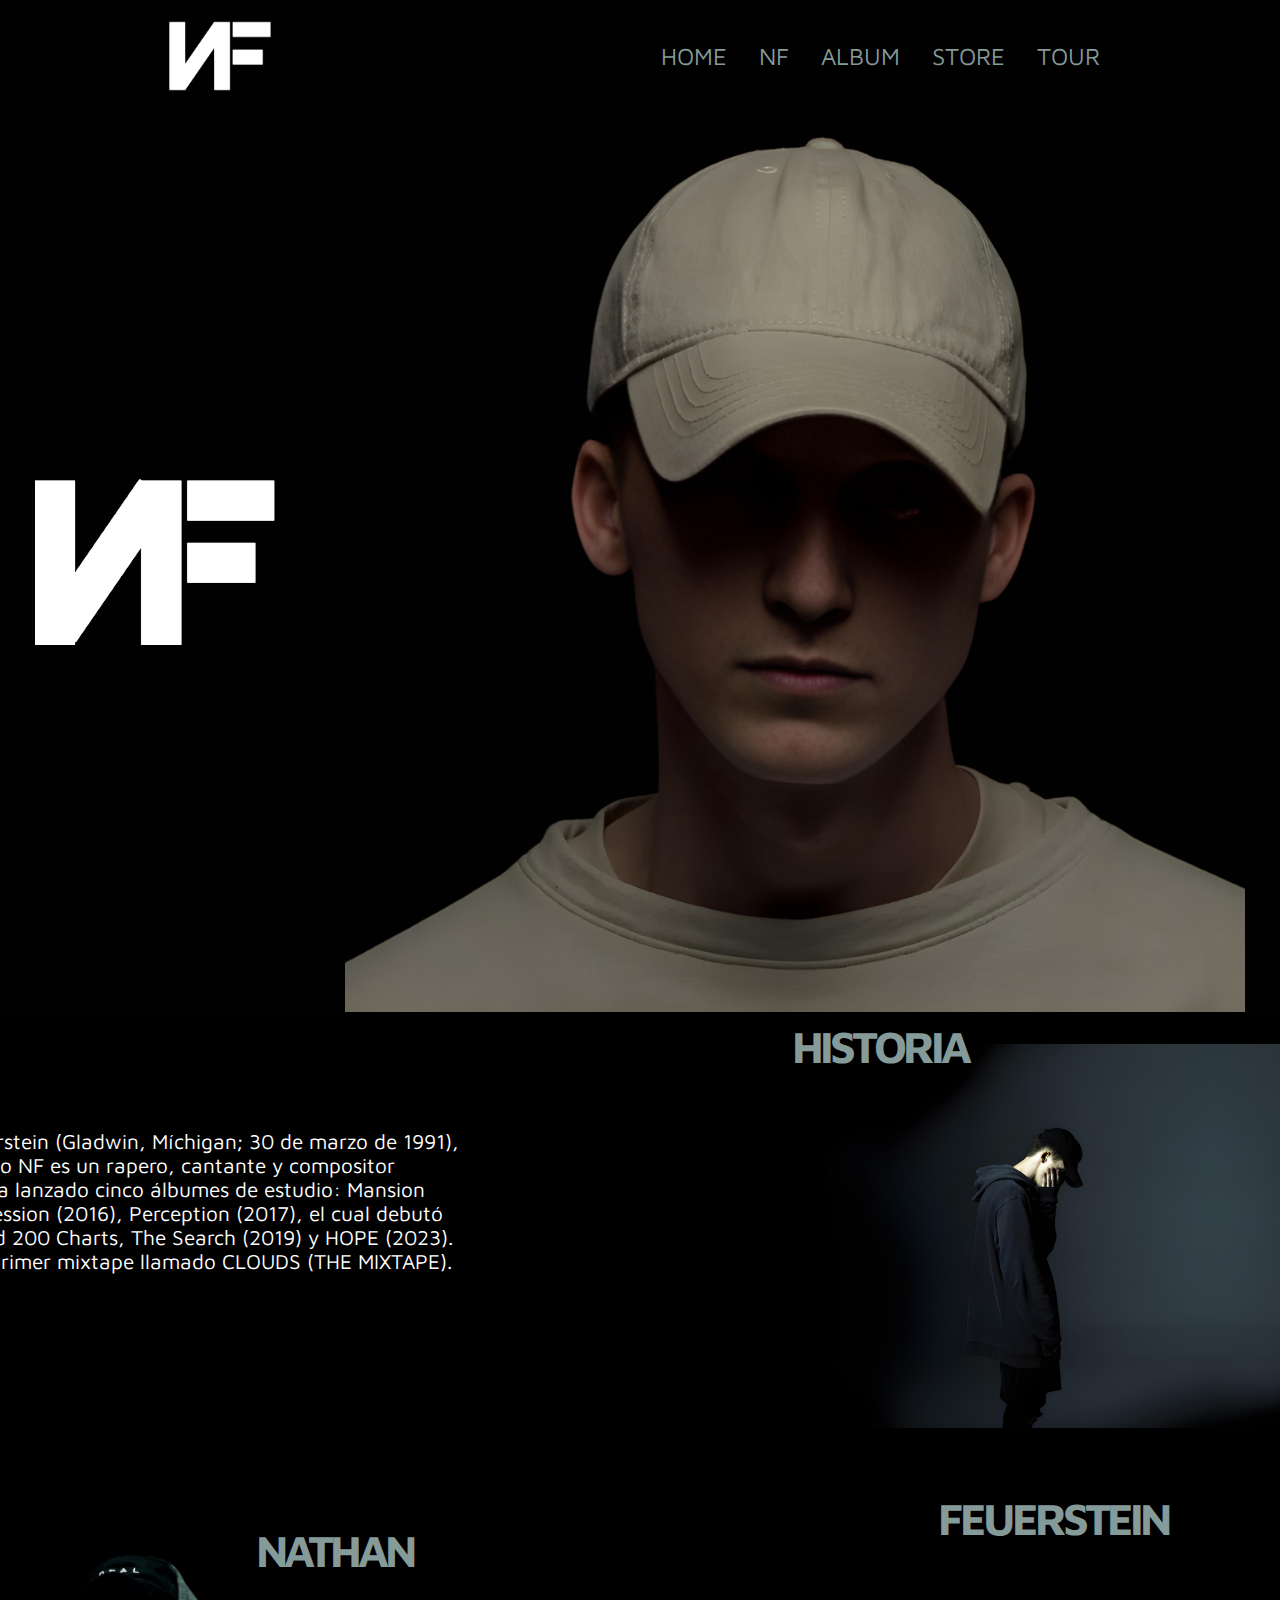
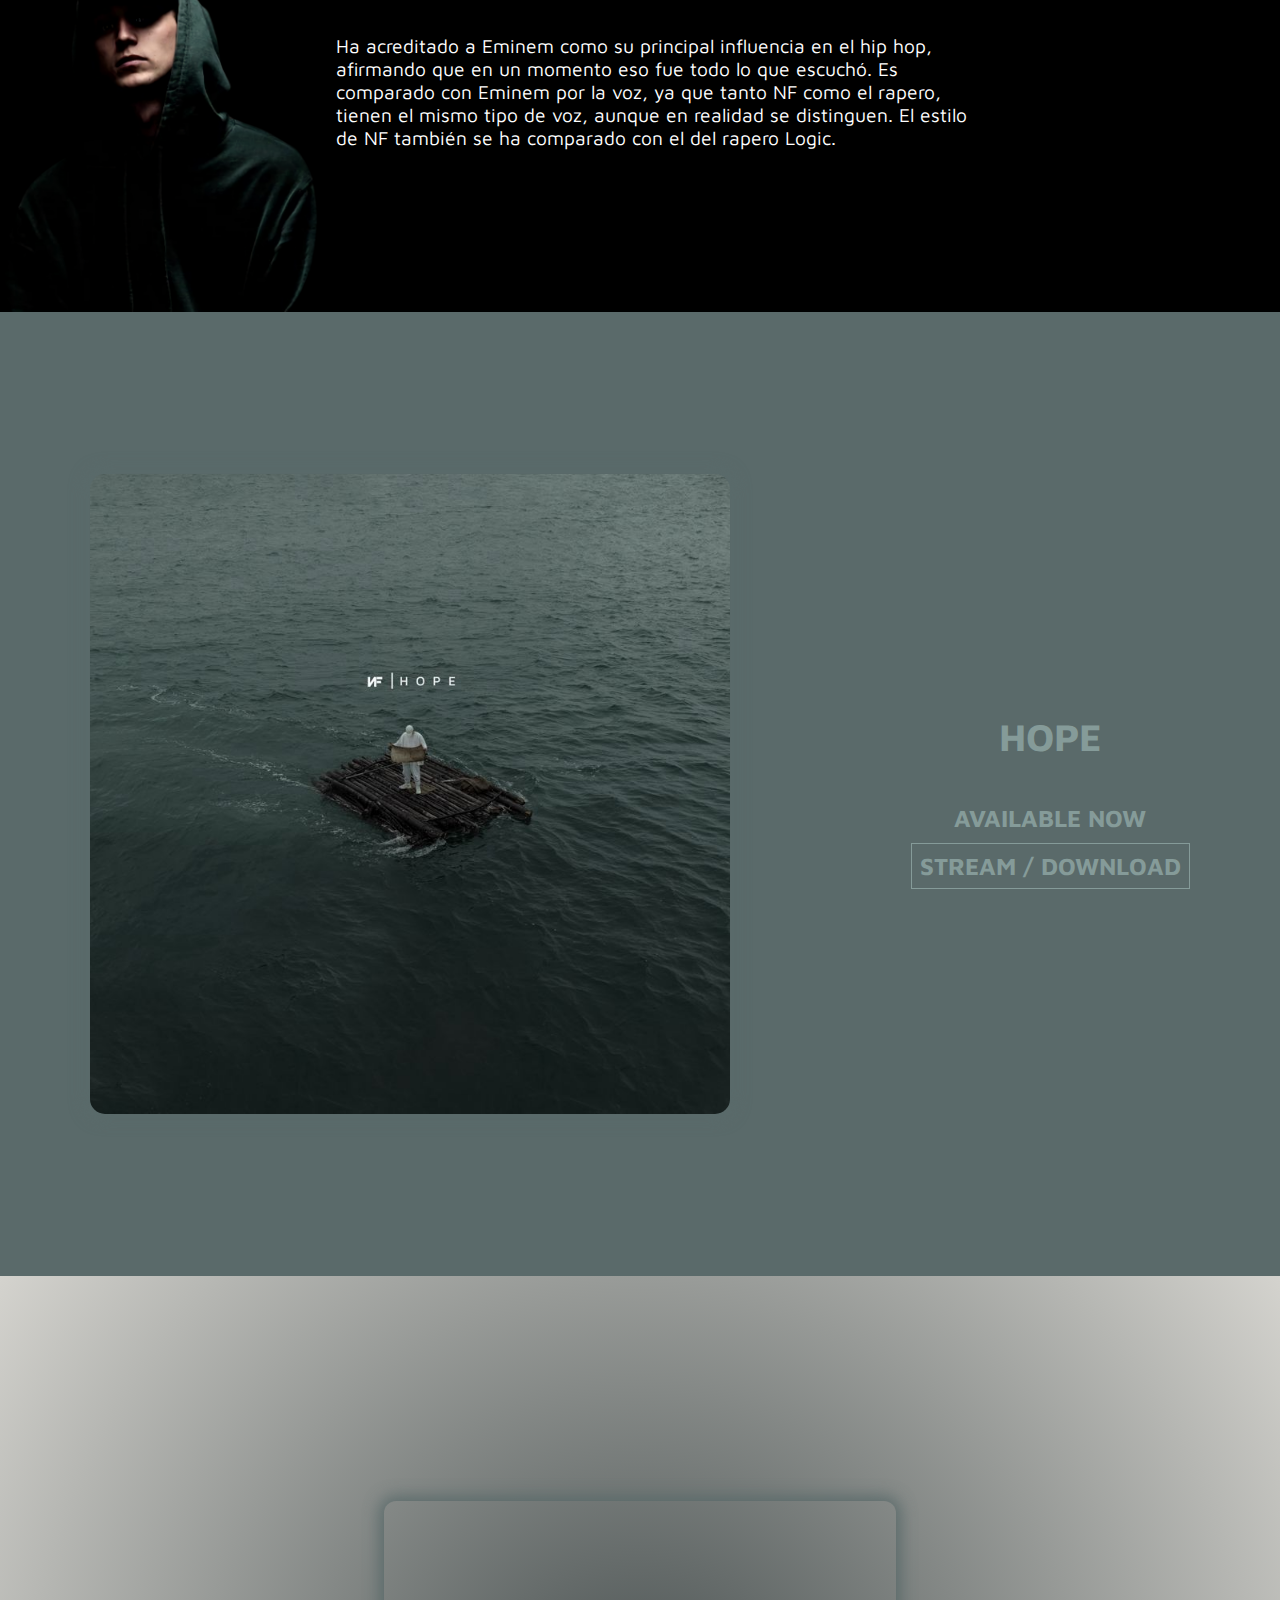
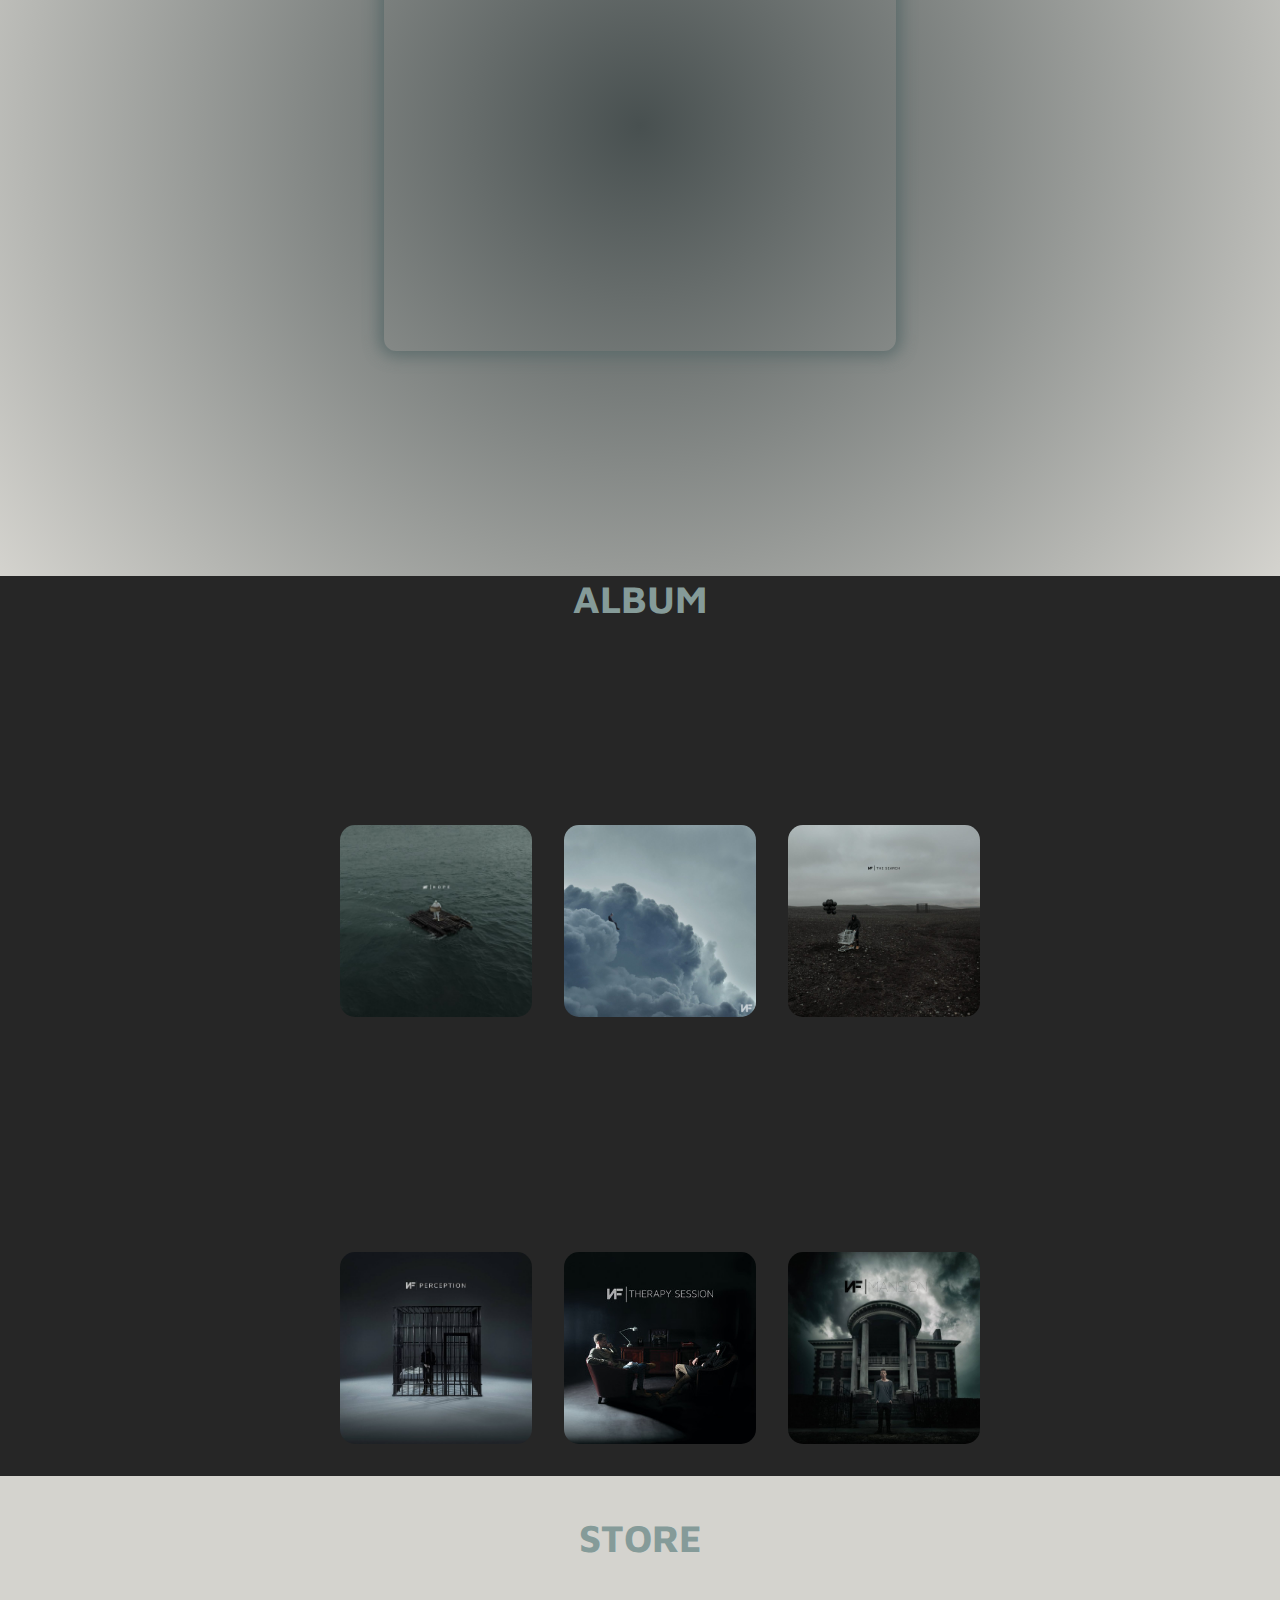
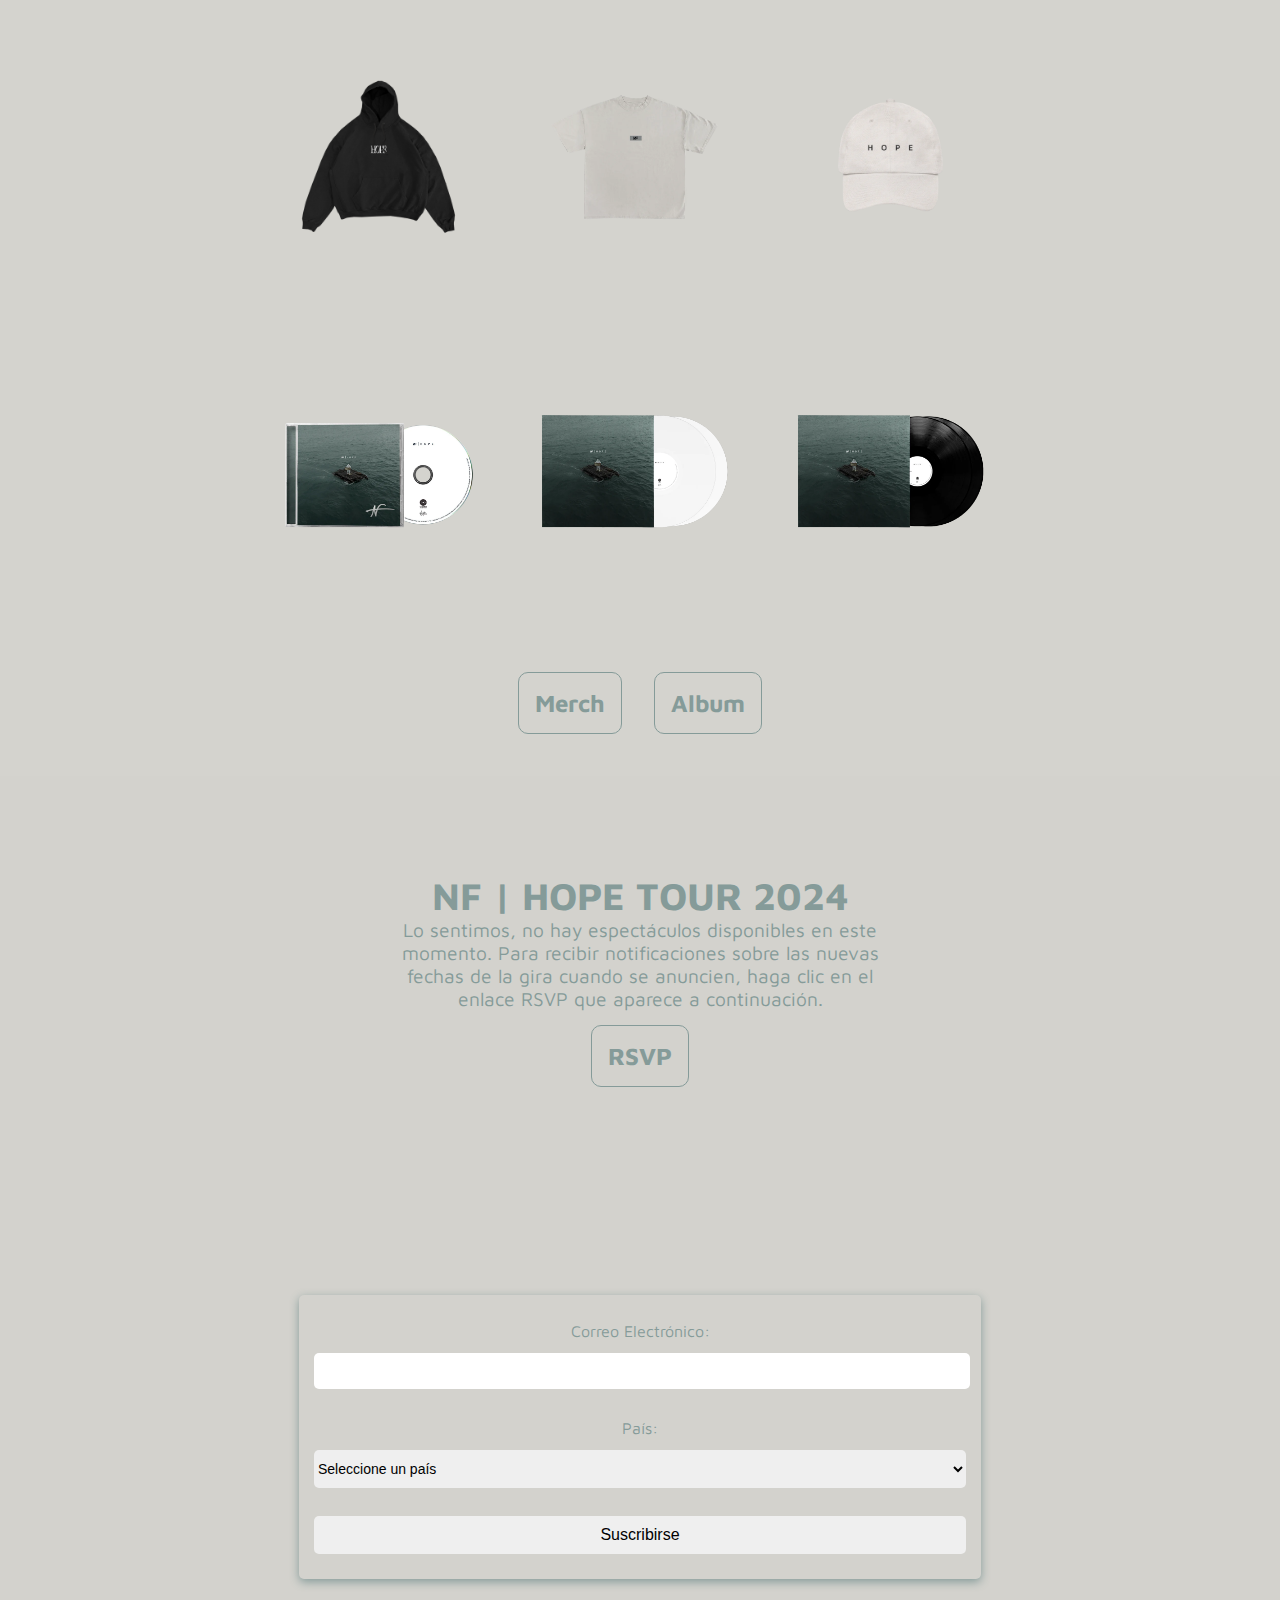
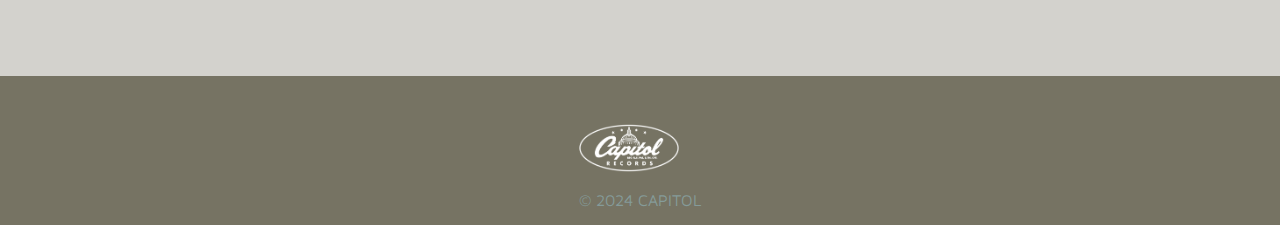
==== index.html @ 1d4f88c6 "feat: Landing page NF" ====
<!DOCTYPE html>
<html lang="en">
<head>
    <meta charset="UTF-8">
    <meta name="viewport" content="width=device-width, initial-scale=1.0">
    <title>NF - HOME</title>
    <link rel="stylesheet" href="estilos.css">
    <link rel="icon" href="/Multimedia/Logo NF.png">
    <link rel="stylesheet" href="https://cdnjs.cloudflare.com/ajax/libs/font-awesome/6.5.2/css/all.min.css" integrity="sha512-SnH5WK+bZxgPHs44uWIX+LLJAJ9/2PkPKZ5QiAj6Ta86w+fsb2TkcmfRyVX3pBnMFcV7oQPJkl9QevSCWr3W6A==" crossorigin="anonymous" referrerpolicy="no-referrer" />


</head>
<body>
    <header>
        <img class="header__logo" src="/Multimedia/Logo NF.png" alt="Logo NF">
        <nav class="header__nav">
            <ul class="header__list">
                <li class="header__item"><a href="#Home" class="header__link">Home</a></li>
                <li class="header__item"><a href="#NF" class="header__link">NF</a></li>
                <li class="header__item"><a href="#Album" class="header__link">Album</a></li>
                <li class="header__item"><a href="#Store" class="header__link">Store</a></li>
                <li class="header__item"><a href="#Tour" class="header__link">Tour</a></li>
            </ul>
        </nav>
    </header>

    <main>
        <section class="Home" id="Home">
            <div class="Home__logos"> 
            <img src="/Multimedia/NF Borde.png" alt="Logo negro" class="logo logo__arriba">   
            <img src="/Multimedia/NF blanco.png " alt="Logo negro" class="logo logo__fijo"> 
            <img src="/Multimedia/NF Borde.png" alt="Logo negro" class="logo logo__abajo">   
            </div>
            <img src="/Multimedia/Home NF.png" alt="NF" class="Home__img">
        </section>

        <section class="NF" id="NF">

            <div class="NF__section a">
                <img class="NF__imagen imagen__bio" src="/Multimedia/NF Bio.jpg" alt="nf">

                <h1 class="tittle NF__tittle--t1">HISTORIA</h1>
                <p class="texto NF__texto--historia">Nathan John Feuerstein (Gladwin, Míchigan; 30 de marzo de 1991), más conocido como NF es un rapero, cantante y compositor estadounidense. Ha lanzado cinco álbumes de estudio: Mansion (2015), Therapy Session (2016), Perception (2017), el cual debutó N°1 en los Billboard 200 Charts, The Search (2019) y HOPE (2023). En 2021 lanzó su primer mixtape llamado CLOUDS (THE MIXTAPE).  </p>
            </div>
            <div class="NF__section b">
                <img class="NF__imagen imagen__nathan" src="/Multimedia/NF.png" alt="nf">
                <h1 class="tittle NF__tittle--t2">NATHAN</h1>
                <p class="texto NF__texto--nathan">Ha acreditado a Eminem como su principal influencia en el hip hop, afirmando que en un momento eso fue todo lo que escuchó. Es comparado con Eminem por la voz, ya que tanto NF como el rapero, tienen el mismo tipo de voz, aunque en realidad se distinguen. El estilo de NF también se ha comparado con el del rapero Logic. </p>        
                <h1 class="tittle NF__tittle--t3">FEUERSTEIN</h1>
    
            </div>
        </section>

        <section id="Hope" class="Hope">
            <img src="/Multimedia/Album Hope.jpg" alt="Hope">
            <div class="Hope__container">
                <h1>HOPE</h1>

                <div class="Hope__texto">
                    <h2>AVAILABLE NOW</h2>
                    <h2> <a href="/stream.html" target="_blank"> STREAM / DOWNLOAD </a></h2>
                </div>
            </div>
        </section>

        <section class="Spotify">
            <iframe style="border-radius:12px" src="https://open.spotify.com/embed/album/6zaisPwfcIAfdUGPj3mmGY?utm_source=generator" width="100%" height="352" frameBorder="0" allowfullscreen="" allow="autoplay; clipboard-write; encrypted-media; fullscreen; picture-in-picture" loading="lazy">
            </iframe>

        </section>

        <section class="Album" id="Album">
            <h1>ALBUM</h1>
            <ul class="Album__list">
                <li class="Album__item">
                    <a href="https://open.spotify.com/album/6zaisPwfcIAfdUGPj3mmGY?si=cmnmEAUvTW-KKO8bcljjEw" target="_blank"><img class="Album__img" src="/Multimedia/Album Hope.jpg" alt="Hope Album">
                    <img class="Album__img--cover"  src="/Multimedia/Album Hope Cover.jpg" alt="Hope Album Cover"></a>
                </li>
                <li class="Album__item">
                    <a href="https://open.spotify.com/album/7eQGtkzCgrIWDOe76E9F8t?si=eksthrA4QhKUSlLIKxxSfA" target="_blank">
                    <img class="Album__img" src="/Multimedia/Album Clouds.jpg" alt="Clouds Album">
                    <img class="Album__img--cover" src="/Multimedia/Album Clouds Cover.jpeg" alt=" Clouds Album Cover"></a>
                </li>
                <li class="Album__item">
                    <a href="https://open.spotify.com/album/46xdC4Qcvscfs3Ai2RIHcv?si=nWV1lirrTfeV4xzNuudXlA" target="_blank"> <img class="Album__img" src="/Multimedia/Album The Search.jpg" alt="The search Album">
                    <img class="Album__img--cover" src="/Multimedia/Album The Search Cover.jpg" alt="The Search Album Cover"></a>
                </li>

            </ul>
            <ul class="Album__list">
                <li class="Album__item">
                    <a href="https://open.spotify.com/album/1KOmHyNLuOe5YrPhD3Juuf?si=4_NfxYqZSIaVprmjhfF5_Q" target="_blank">
                    <img class="Album__img" src="/Multimedia/Album Perception.jpg" alt="Perception Album">
                    <img class="Album__img--cover" src="/Multimedia/Album Perception Cover.jpg" alt="Perception Album Cover"></a>
                </li>
                <li class="Album__item">
                    <a href="https://open.spotify.com/album/75fT8UQEDnekHNhRnbdpNI?si=s3JujgN5Qk20S-9tC6Ex-w" target="_blank">
                    <img class="Album__img" src="/Multimedia/Album Therapy Session.jfif" alt="Therapy session Album">
                    <img class="Album__img--cover" src="/Multimedia/Album Therapy Session Cover.jpg" alt="Therapy session Album Cover"></a>
                </li>
                <li class="Album__item">
                    <a href="https://open.spotify.com/album/3Qq4kVfHPrs8xPKIYKmctl?si=OuMCpWJ-Sv-0cawALwjiqg" target="_blank">
                    <img class="Album__img" src="/Multimedia/Album Mansion.jpg" alt="Mansion Album">
                    <img class="Album__img--cover" src="/Multimedia/Album Mansion Cover.jpg" alt="Mansion Album Cover"></a>
                </li>
            </ul>
        </section>

        <section class="Store" id="Store">
            
            <h1>STORE</h1>
            <ul class="Store__list">
                <a href="https://nfrealmusicmerch.com/collections/sweatshirts/products/pre-order-black-hope-hoodie" target="_blank">
                <li class="Store__item"> <img class="Store__img" src="/Multimedia/Merch Buzo Negro.png" alt="Buzo negro"> 
                    <img class="Store__img--cover" src="/Multimedia/Merch Buzo Negro Atras.jpg" alt="Buzo negro"> </a>
                </li>
                <li class="Store__item"> 
                    <a href="https://nfrealmusicmerch.com/collections/t-shirts/products/copy-of-cement-lost-soul-t-shirt" target="_blank">
                        <img class="Store__img" src="/Multimedia/Merch Camiseta Derecho.jpg" alt="Camiseta"> 
                    <img class="Store__img--cover" src="/Multimedia/Merch Camiseta.png" alt="Camiseta al reves"></a> </li>

                <li class="Store__item"> 
                    <a href="https://nfrealmusicmerch.com/collections/hats/products/copy-off-white-hope-dad-hat" target="_blank">

                    <img class="Store__img" src="/Multimedia/Merch Gorra.png" alt="Gorra"> </a> </li>

            </ul>
            <ul class=" Store__list">
                <li class="Store__item"> 
                    <a href="https://shop.nfrealmusic.com/products/hope-signed-cd" target="_blank"> <img class="Store__img" src="/Multimedia/Store CD Firmado.jpg" alt="CD firmado Album Hope"> </a> </li>
                <li class="Store__item">
                    <a href="https://shop.nfrealmusic.com/products/hope-limited-edition-white-2lp" target="_blank">  <img class="Store__img" src="/Multimedia/Store Vinilo Blanco.jpg" alt="Vinilo Blanco album Hope"> </a> </li>
                <li class="Store__item"> <a href="https://shop.nfrealmusic.com/products/hope-2lp" target="_blank">  <img class="Store__img" src="/Multimedia/Store Vinilo Negro.jpg" alt="Vinilo Negro album Hope"> </a> </li>

            </ul>

            <div class="Store__link">
                <h2> <a href="https://nfrealmusicmerch.com/"> Merch</a> </h2>
                <h2><a href="https://shop.nfrealmusic.com/" target="_blank">Album </a></h2>

            </div>
        </section>

        <section id="Tour" class="Tour">
            <div class="Tour__texto">            
                <h1>NF | HOPE TOUR 2024 </h1>
               <p> Lo sentimos, no hay espectáculos disponibles en este momento. Para recibir notificaciones sobre las nuevas fechas de la gira cuando se anuncien, haga clic en el enlace RSVP que aparece a continuación. </p>
            <h2> <a href="https://www.bandsintown.com/artist-subscribe/11969355?utm_campaign=track&utm_medium=web&app_id=umg_capitol_nf&affil_code=umg_us&utm_source=public_api&came_from=267&spn=0&signature=ZZ31a3fbc06dd6589d548f372dcd694503276f7789caa63a412d4915fac896aade" target="_blank"> RSVP</a></h2>
 
            </div>
            
            <form action="" class="registro">
                <label for="email">Correo Electrónico:</label><br>
                <input type="email" id="email" name="email" required class="input-field"><br><br>
        
                <label for="pais">País:</label><br>
                <select id="pais" name="pais" required class="input-field">
                    <option value="">Seleccione un país</option>
                    <option value="AR">Argentina</option>
                    <option value="CO">Colombia</option>
                    <option value="MX">México</option>
                    <option value="US">Estados Unidos</option>
                </select><br><br>
        
                <input type="submit" value="Suscribirse" class="submit-btn">
            </form>

        </section>


    </main>
    
    <footer>
        <div class="redes">
            <a target="_blank" href="https://www.facebook.com/nfrealmusic"><i class="fa-brands fa-facebook"></i></a>
            <a target="_blank" href="https://www.instagram.com/nfrealmusic/"><i class="fa-brands fa-instagram"></i></a>
            <a target="_blank" href="https://x.com/nfrealmusic"><i class="fa-brands fa-x-twitter"></i></a>
            <a target="_blank" href="https://www.youtube.com/channel/UCoRR6OLuIZ2-5VxtnQIaN2w"><i class="fa-brands fa-youtube"></i></a>
            <a target="_blank" href="https://open.spotify.com/intl-es/artist/6fOMl44jA4Sp5b9PpYCkzz"><i class="fa-brands fa-spotify"></i></a>
            <a target="_blank" href="https://music.apple.com/us/artist/nf/898094630"><i class="fa-brands fa-itunes"></i></a>
            <a target="_blank" href="https://music.amazon.com/artists/B00FPGTO3I/nf"><i class="fa-brands fa-amazon"></i></a>
        </div>
        <div class="copyright">
            <img src="/Multimedia/capitol_logo.png" alt="capitol_logo"> 
            <p>© 2024 CAPITOL</p>
        </div>
        
    </footer>

     <div class="mobile-message">
        <h1>Esta página no está adaptada para dispositivos móviles.</h1>
    </div>



</body>
</html>
---- estilos.css ----
@import url('https://fonts.googleapis.com/css2?family=Maven+Pro:wght@400..900&display=swap');

:root{
    --text-color: #859B99;
    --bg-color:#020101;
    --a-color: white;
    --text-size: 1.5rem
}

html, body {
    font-family: "Maven Pro";
    margin: 0;
    padding: 0;
    height: 100vh;
    width: 100vw;
    background-color: var(--bg-color);
    color: var(--text-color);
    background-origin: border-box;
    
}
h1 {
    font-size: 3vw;
}
header{
    display: flex;
    justify-content: space-around;
    align-items: center;
    background-color: var(--bg-color);
    font-size: var(--text-size);
    position: sticky;
    top:0;
    z-index:100;
}

a{
    text-decoration: none;
    color: var(--text-color);
}

ul{
    list-style: none;
}
.header__logo{
    width: 7rem;
}

.header__list{
    display: flex;
    list-style: none;
    text-transform: uppercase;
}

.header__item{
    margin:1rem;
}

.header__link{
    color: var(--text-color);
    transition-duration: 0.5s;
}

.header__link:hover{
    color: var(--a-color);
    transition-duration: 1s;

}

.Home{
    width: 100vw;
    height: 100vh;
    display: flex;
    justify-content: space-around;
}

.Home__img{
    max-width: 100%;
    height: auto;
}


.Home__logos{
    display: flex;
    justify-content: center;
    align-items: center;
    position: relative;
    overflow: hidden;
}


.Home__logos .logo{
    width: 15rem;
}

.logo__fijo {
    position: absolute;
    z-index: 1; 
}

.logo__arriba{
    position: absolute;
    animation: arriba 4s infinite;
}

.logo__abajo {
    animation: abajo 4s infinite;
}

@keyframes abajo {
    0%, 100% {
        transform: translateY(0);
    }
    50% {
        transform: translateY(250px);
    }
}

@keyframes arriba {
    0%, 100% {
        transform: translateY(0);
    }
    50% {
        transform: translateY(-250px);
    }
}

.NF{
    height: 100vh;
    width: 100vw;
    background-color: black;
    position: relative;
}

.NF__imagen{
    max-width: 100%;
    width: 25%;
}

.imagen__bio{
    position: absolute;
    margin-top: 2rem ;
    right: 0;
    top: 0;
    width: 40%;

}

.imagen__nathan{
    position: absolute;
    left: 0;
    bottom: 0;
    z-index: 1;
}


.NF__tittle--t1{
    position: absolute;
    right: 19rem;
    top: 0;
    margin: 0.5rem;
    font-size: 3.5vw;
    letter-spacing: -4px;
}
.NF__tittle--t2{
    position: absolute;
    left:15rem;
    bottom: 20rem;
    margin: 1rem;
    font-size: 3.5vw;
    letter-spacing: -4px;
}

.NF__tittle--t3{
    position: absolute;
    right: 7rem;
    top:30rem;
    margin: 0rem;
    font-size: 3.5vw;
    letter-spacing: -4px;
}

.NF__texto--historia{
    position: absolute;
    right: 50rem;
    top: 5rem; 
    width: 40rem;
    color: white;
    padding: 1rem;
    font-size: 1.3rem;
}

.NF__texto--nathan{
    position: absolute;
    left: 25vw;
    bottom: 10vw; 
    width: 40rem;
    color: white;
    padding: 1rem;
    font-size: 1.2rem;
}

.Hope{
    display: flex;
    justify-content: space-around;
    height: 100vh;
    width: 100vw;
    background-color: #5A6A6A;
    padding: 2rem 0;
    text-align: center;
    align-items: center;
}

.Hope img{
    max-width: 50%; 
    width: 40rem;
    height: fit-content;
    border-radius: 15px;
    box-shadow: 0 0 15px 5px rgba(90, 106, 106, 0.9);
}

.Hope__container{
    display: flex;
    flex-direction: column;
    justify-content: space-between;
    margin: 4rem 0;
    align-items: center;
    text-align: center;
    
}

.Hope__texto a {
    color: #859B99;
    padding: 0.5rem;
    border: 1px solid #859B99;
    transition-duration: 2s;
}

.Hope__texto a:hover {
    background-color: #859B99;
    color: black;
}


.Spotify{
    height: 100vh;
    width: 100vw;
    background-color: #485050;
    background: radial-gradient(circle,#485050, #D4D3CE);
    display: flex;
    justify-content: center;
    align-items: center;
    
}

.Spotify iframe {
    width: 40vw; 
    max-width: 60%; 
    height: 50vh;
    margin: 2rem; 
    box-shadow: 0 0 15px 5px rgba(90, 106, 106, 0.9);

}

.Album{
    width: 100vw;
    height: 100vh;
    display: flex;
    flex-direction: column;
    align-items: center;
    justify-content: space-between;
    background-color: #262626;
    padding: 0;

}
.Album h1{
    margin: 0;
}

.Album__list{
    display: flex;
    flex-wrap: wrap;
    align-items: center;
    justify-content: center; 
    flex-wrap: wrap;
 
}

.Album__item {
    position: relative;
    cursor: pointer;
    margin: 1rem;
    transition-duration: 0.5s;
}

.Album__img, .Album__img--cover {
    width: 15vw;
    height: auto;
    display: block;
    border-radius: 15px;
}

.Album__img--cover {
    position: absolute;
    top: 0;
    left: 0;
    width: 100%;
    height: 100%;
    display: none;
}

.Album__item:hover .Album__img--cover {
    display: block;
}
.Album__item:hover .Album__text {
    display: none;
}
.Album__item:hover  {
    transform: scale(1.1); 
}

.Store{
    width: 100vw;
    height: 100vh;
    display: flex;
    flex-direction: column;
    flex-wrap: wrap;
    align-items: center;
    justify-content: space-around;
    background-color: #D4D3CE;
}

.Store__list{
    display: flex;
    flex-wrap: wrap;
    align-items: center;
    justify-content: center;  
}

.Store h1{
    margin: 0;
}
.Store__item {
    position: relative;
    cursor: pointer;
    transition-duration: 1s;
}

.Store__img, .Store__img--cover {
    max-width: 80%;
    width: 20vw;
    height: auto;
    display: block;
}

.Store__img--cover {
    position: absolute;
    top: 0;
    left: 0;
    width: 100%;
    height: 100%;
    display: none;
}

.Store__item:hover .Store__img--cover {
    display: block;
}

.Store__item:hover{
    transform: scale(1.1); 
}

.Store__link{
    display: flex;
    gap: 2rem;
}

.Store__link a {
    color: #859B99;
    padding: 1rem;
    border: 1px solid #859B99;
    border-radius: 10px;
    transition-duration: 1s;
}

.Store__link a:hover {
    background-color: #859B99;
    color: white;
}

.Tour{
    width: 100vw;
    height: 100vh;
    text-align: center;
    display: flex;
    flex-direction: column;
    justify-content: space-around;
    background-color: #D3D2CD;
}

.Tour__texto h1{
    margin: 0;
}
.Tour__texto p {
    font-size: 1.5vw;
    width: 40vw;
    margin: auto;
}

.Tour__texto h2{
    margin: 2rem;
}

.Tour__texto a{
    color: #859B99;
    margin: 1rem;
    padding: 1rem;
    border: 1px solid #859B99;
    border-radius: 10px;
    transition-duration: 1s;
}

.Tour__texto a:hover{
    background-color: #859B99;
    color: white;
}

.registro {
    padding: 20px;
    border-radius: 8px;
    box-shadow: 0 0 10px rgba(0, 0, 0, 0.1);
    max-width: 400px;
    width: 100%;
}

.registro{
    max-width: 40.75rem;
    margin: 0 auto;
    padding: 0.938rem;
    border-radius: 5px;
    box-shadow: 0 3px 10px #859B99 ;
}

.registro label {
    line-height: 2.7em;
    color: var(--text-color);
}
  

  .registro .input-field {
    width: 100%;
    padding-top: 10px;
    padding-bottom: 10px;
    border-radius: 5px;
    border: none;
    border: 2px outset var(--primary-color);
    font-size: 0.875rem;
    outline: none;
}

.input-field::placeholder {
    padding: 0.5rem;
    color: var(--primary-color);
}

.submit-btn {
    width: 100%;
    padding: 10px;
    margin: 10px 0;
    border: 2px solid var(--primary-color);
    border-radius: 5px;
    font-size: 1rem;
    font-weight: var(--bold-font);
    transition: var(--transition);
}

.submit-btn:hover {
    background-color: #D4D3CE ;
    border: 2px solid gray;
    cursor: pointer;
}

footer{
    background-color: #767363;
    background-size: contain;
    background-repeat: no-repeat;
    display: flex;
    flex-direction: column;
    justify-content: center;
    align-items: center;
}

.redes {
    text-align: center;
    margin-top: 20px;
}

.redes a {
    margin: 0 10px;
    color: black;
    font-size: 24px;
    transition: color 0.3s ease;
}

.redes a:hover {
    color: white;
}

.copyright img{
    margin-top: 1rem;
    width: 100px;
    margin: auto;
}

.mobile-message{
    display: none;
}

@media (max-width:780px){
    main, header, footer{
        display: none;
    }

    .mobile-message{
        background-image: url(/Multimedia/Footer\ NF\ sentado.jpg);
        background-size: contain;
        width: 100vw;
        height: 100vh;
        display: flex;
        flex-direction: column;
        align-items: center;
        justify-content: center;
        overflow: hidden;
        text-align: center;
    }

    .mobile-message h1{
        margin: 2rem;
        padding: 2rem;
        border: 2px solid gray;
        border-radius: 25px;
        background-color: #222D2C;
        opacity: 0.5;
    }
}
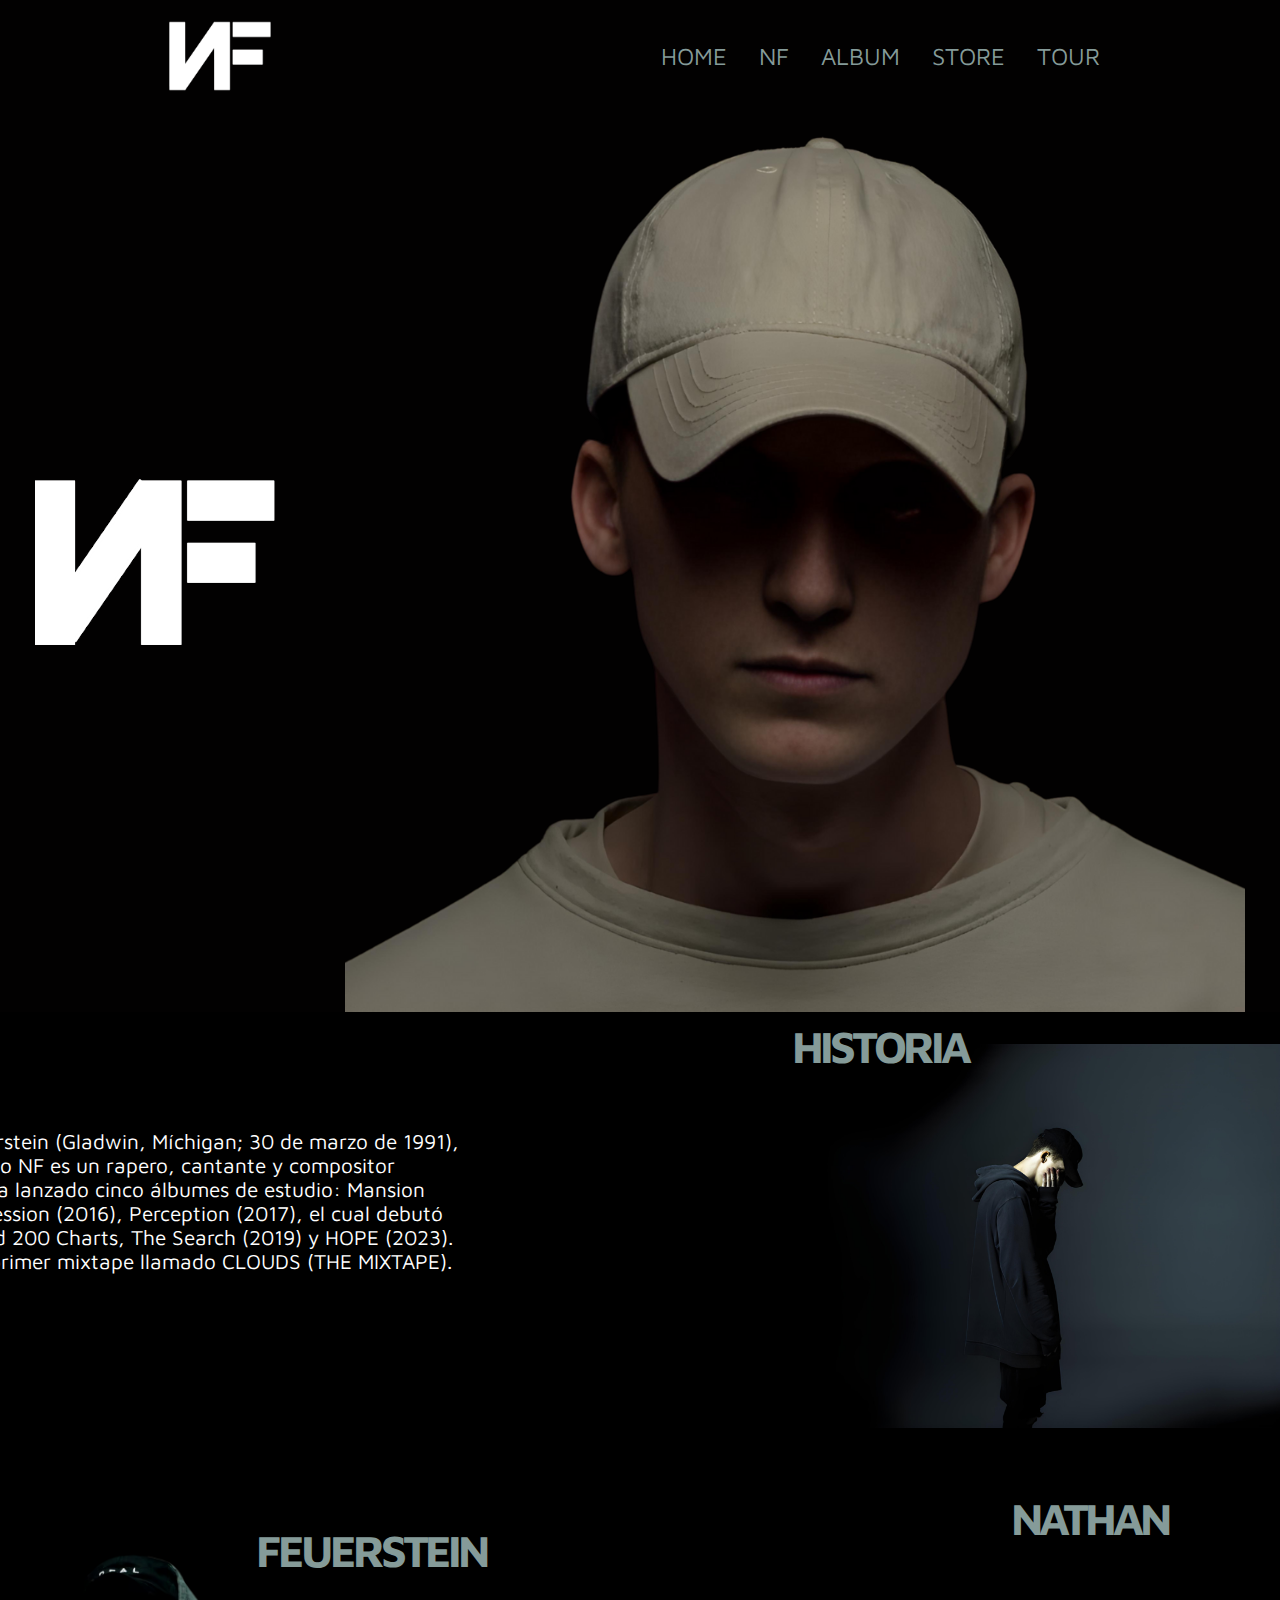
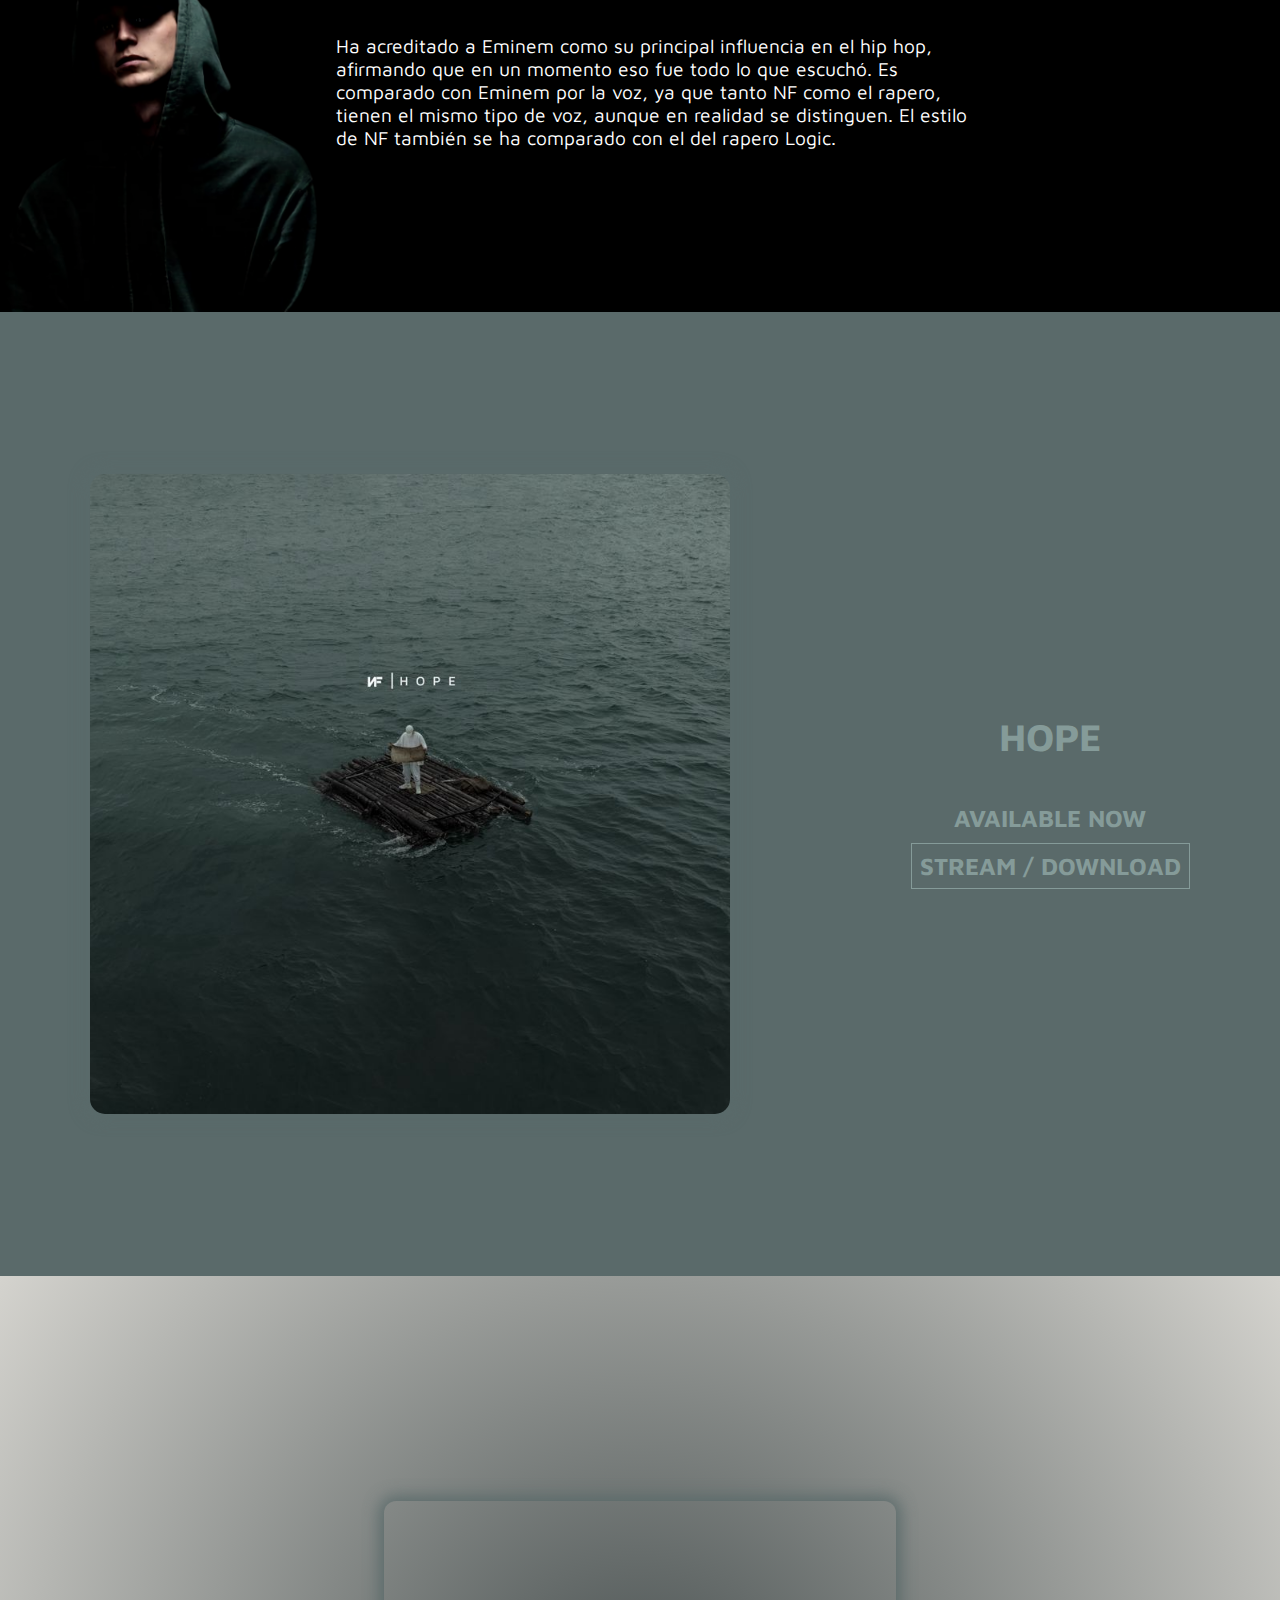
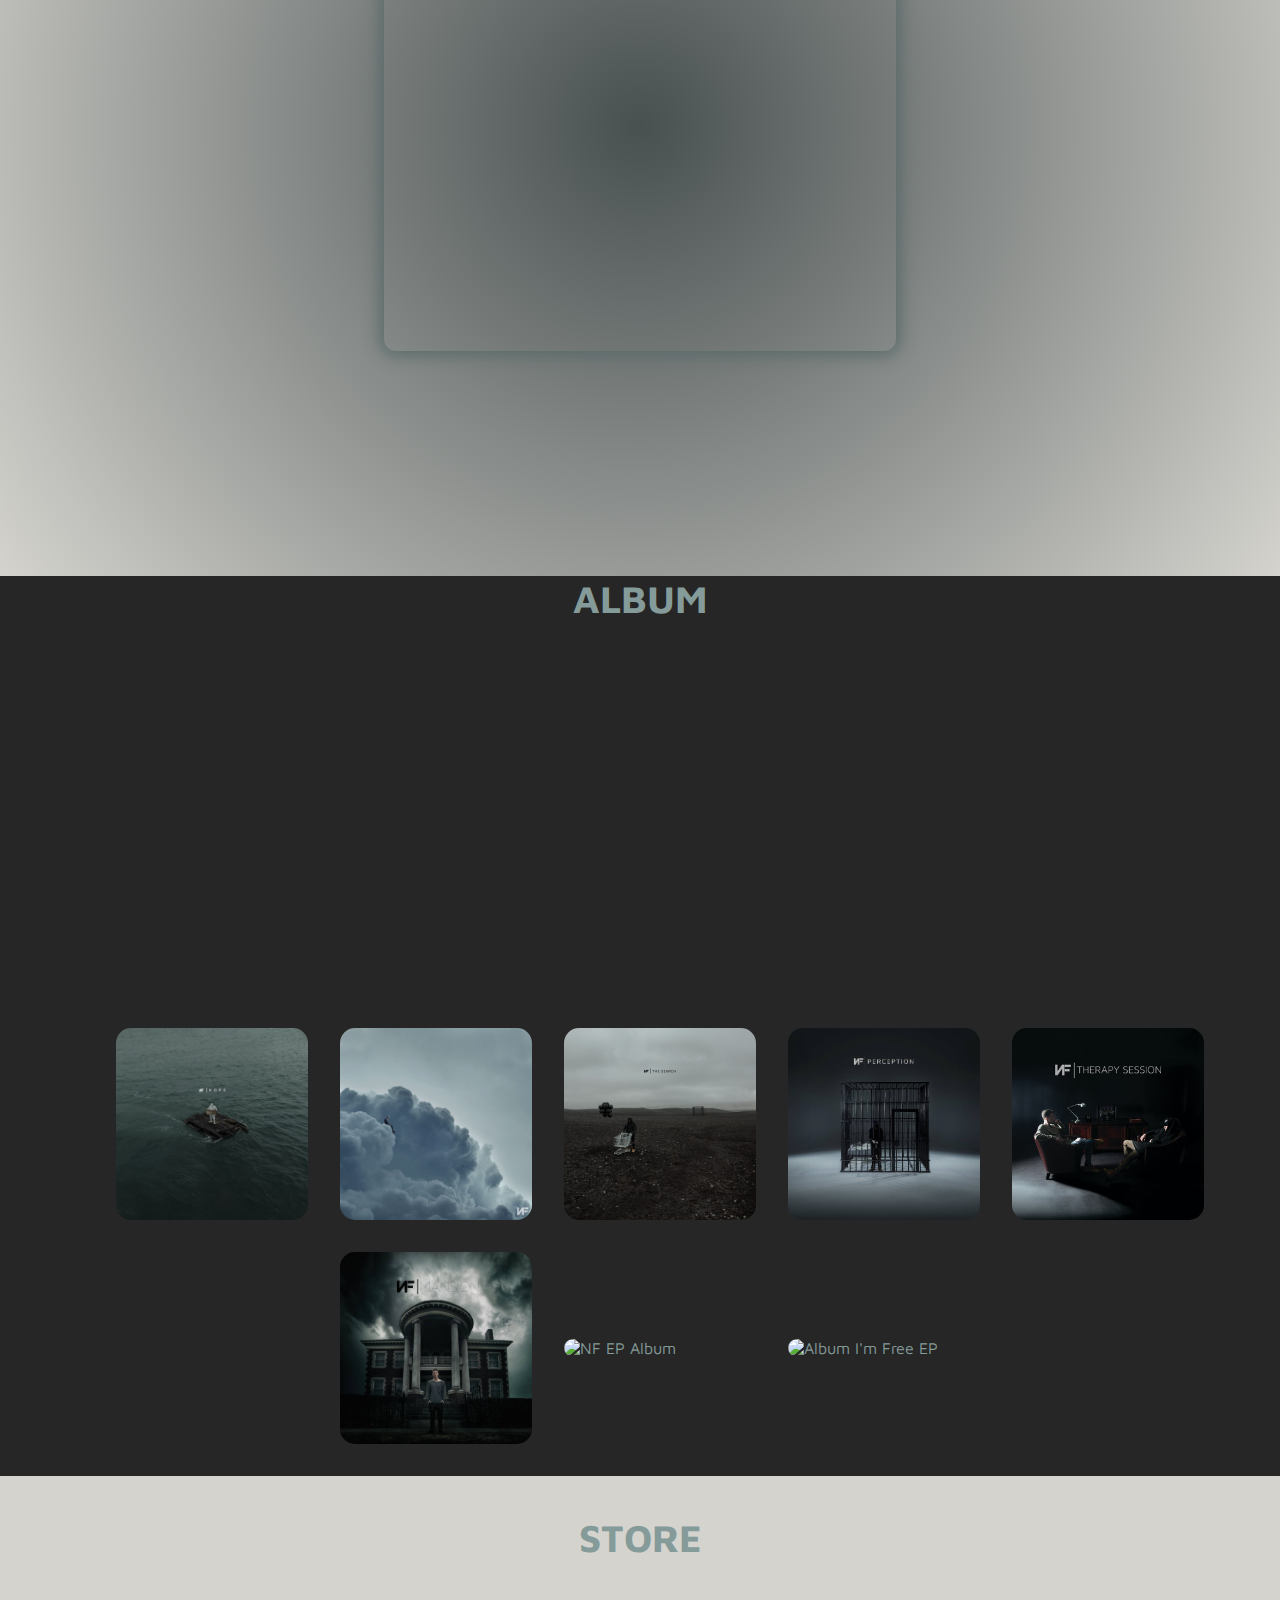
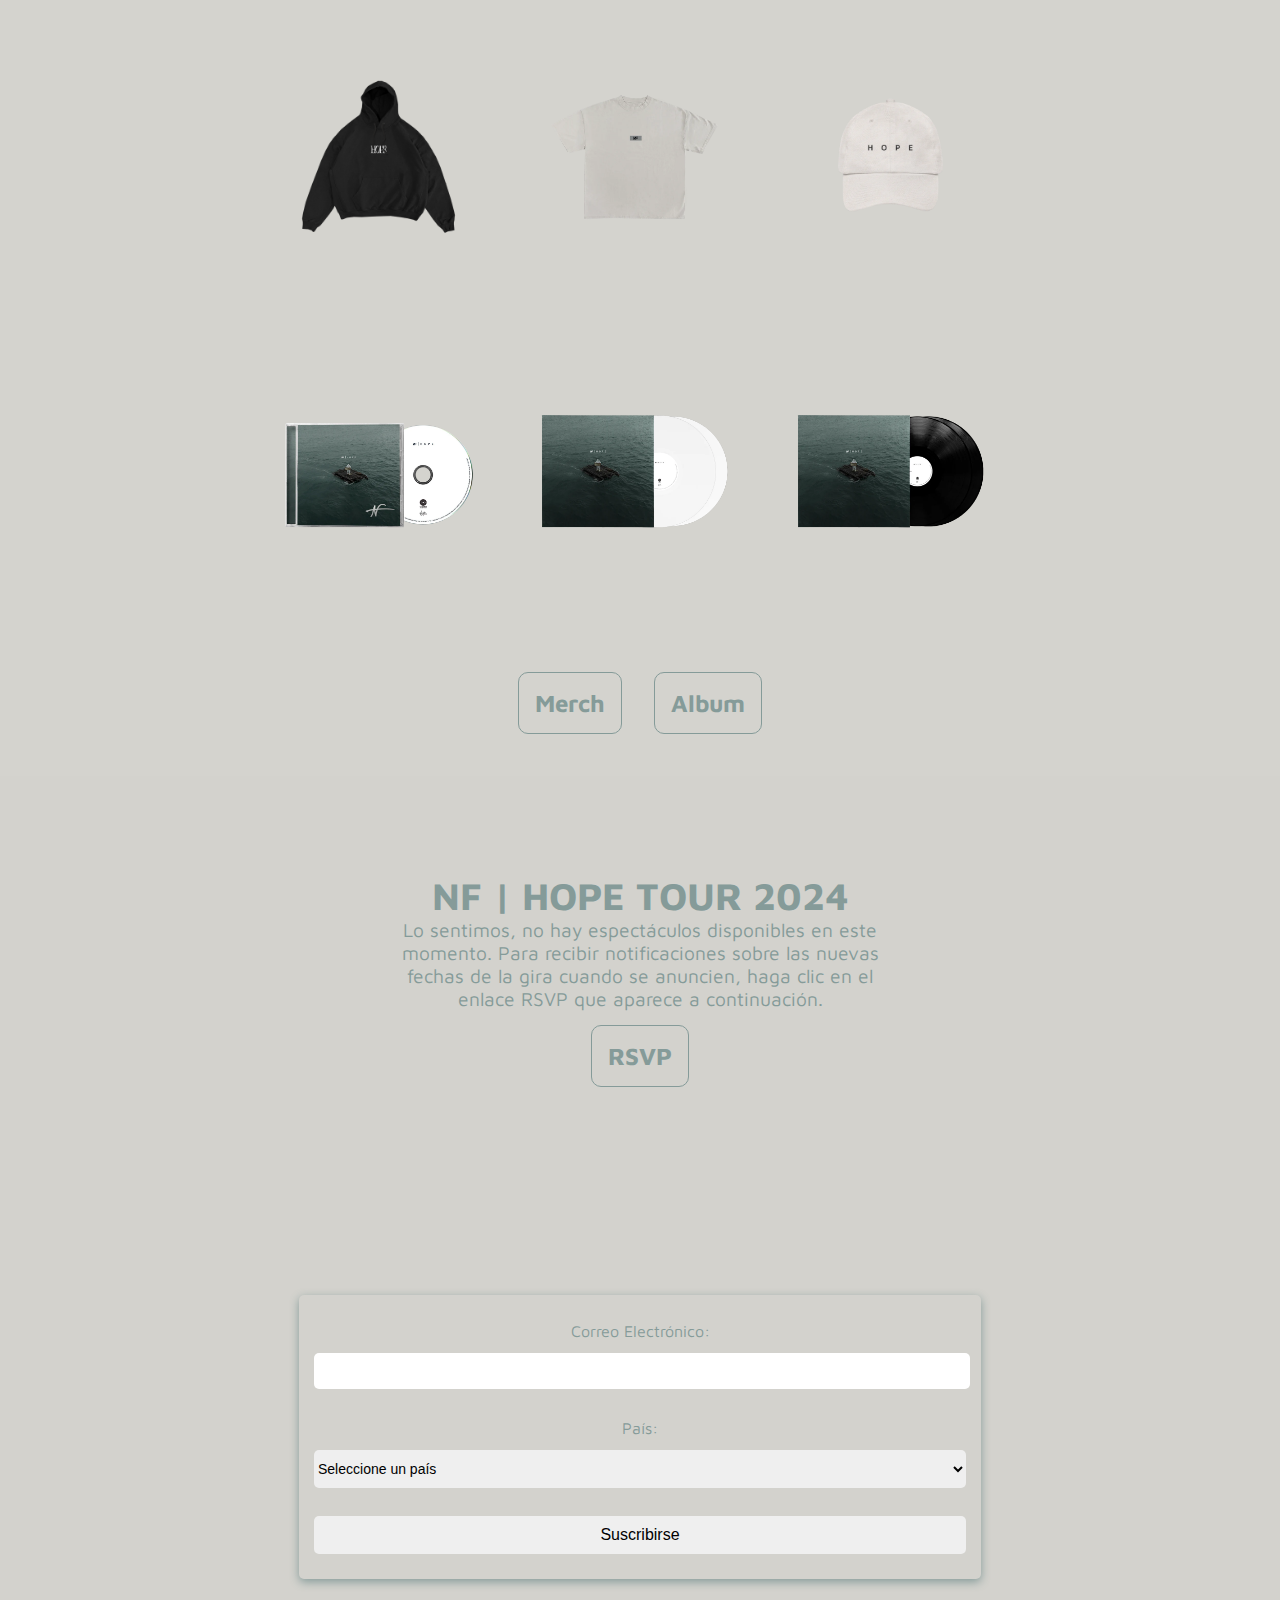
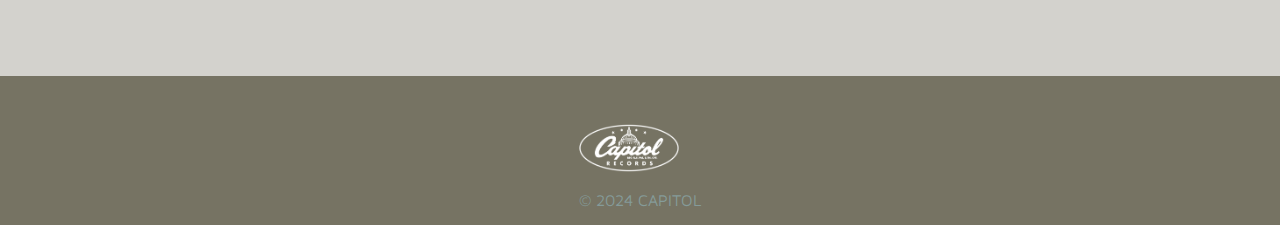
==== commit b943337c: "feat :tada: Actualizacion Ruta Imagenes" ====
--- a/index.html
+++ b/index.html
@@ -27,27 +27,30 @@
     <main>
         <section class="Home" id="Home">
             <div class="Home__logos"> 
-            <img src="/Multimedia/NF Borde.png" alt="Logo negro" class="logo logo__arriba">   
-            <img src="/Multimedia/NF blanco.png " alt="Logo negro" class="logo logo__fijo"> 
-            <img src="/Multimedia/NF Borde.png" alt="Logo negro" class="logo logo__abajo">   
-            </div>
-            <img src="/Multimedia/Home NF.png" alt="NF" class="Home__img">
+            <img src="./Multimedia/NF Borde.png" alt="Logo negro" class="logo logo__arriba">   
+            <img src="./Multimedia/NF blanco.png " alt="Logo negro" class="logo logo__fijo"> 
+            <img src="./Multimedia/NF Borde.png" alt="Logo negro" class="logo logo__abajo">   
+            </div>
+            <img src="./Multimedia/Home NF.png" alt="NF" class="Home__img">
         </section>
 
         <section class="NF" id="NF">
 
-            <div class="NF__section a">
-                <img class="NF__imagen imagen__bio" src="/Multimedia/NF Bio.jpg" alt="nf">
-
-                <h1 class="tittle NF__tittle--t1">HISTORIA</h1>
-                <p class="texto NF__texto--historia">Nathan John Feuerstein (Gladwin, Míchigan; 30 de marzo de 1991), más conocido como NF es un rapero, cantante y compositor estadounidense. Ha lanzado cinco álbumes de estudio: Mansion (2015), Therapy Session (2016), Perception (2017), el cual debutó N°1 en los Billboard 200 Charts, The Search (2019) y HOPE (2023). En 2021 lanzó su primer mixtape llamado CLOUDS (THE MIXTAPE).  </p>
-            </div>
-            <div class="NF__section b">
-                <img class="NF__imagen imagen__nathan" src="/Multimedia/NF.png" alt="nf">
-                <h1 class="tittle NF__tittle--t2">NATHAN</h1>
-                <p class="texto NF__texto--nathan">Ha acreditado a Eminem como su principal influencia en el hip hop, afirmando que en un momento eso fue todo lo que escuchó. Es comparado con Eminem por la voz, ya que tanto NF como el rapero, tienen el mismo tipo de voz, aunque en realidad se distinguen. El estilo de NF también se ha comparado con el del rapero Logic. </p>        
-                <h1 class="tittle NF__tittle--t3">FEUERSTEIN</h1>
+            <div class="NF__section section-a">
+                <img class="NF__imagen imagen__bio" src="./Multimedia/NF Bio.jpg" alt="nf">
     
+                <div class="NF__texto-bio">
+                    <h1 class="tittle NF__tittle--t1">HISTORIA</h1>
+                    <p class="texto NF__texto--historia">Nathan John Feuerstein (Gladwin, Míchigan; 30 de marzo de 1991), más conocido como NF es un rapero, cantante y compositor estadounidense. Ha lanzado cinco álbumes de estudio: Mansion (2015), Therapy Session (2016), Perception (2017), el cual debutó N°1 en los Billboard 200 Charts, The Search (2019) y HOPE (2023). En 2021 lanzó su primer mixtape llamado CLOUDS (THE MIXTAPE).  </p>
+                    <h1 class="tittle NF__tittle--t2">FEUERSTEIN</h1>
+                </div>
+            </div>
+            <div class="NF__section section-b">
+                <img class="NF__imagen imagen__nathan" src="./Multimedia/NF.png" alt="nf">
+                <div class="NF__texto-nathan"> 
+                    <h1 class="tittle NF__tittle--t3">NATHAN</h1>
+                    <p class="texto NF__texto--nathan">Ha acreditado a Eminem como su principal influencia en el hip hop, afirmando que en un momento eso fue todo lo que escuchó. Es comparado con Eminem por la voz, ya que tanto NF como el rapero, tienen el mismo tipo de voz, aunque en realidad se distinguen. El estilo de NF también se ha comparado con el del rapero Logic. </p>        
+                </div>
             </div>
         </section>
 
@@ -73,35 +76,41 @@
             <h1>ALBUM</h1>
             <ul class="Album__list">
                 <li class="Album__item">
-                    <a href="https://open.spotify.com/album/6zaisPwfcIAfdUGPj3mmGY?si=cmnmEAUvTW-KKO8bcljjEw" target="_blank"><img class="Album__img" src="/Multimedia/Album Hope.jpg" alt="Hope Album">
-                    <img class="Album__img--cover"  src="/Multimedia/Album Hope Cover.jpg" alt="Hope Album Cover"></a>
+                    <a href="https://open.spotify.com/album/6zaisPwfcIAfdUGPj3mmGY?si=cmnmEAUvTW-KKO8bcljjEw" target="_blank"><img class="Album__img" src="./Multimedia/Album Hope.jpg" alt="Hope Album">
+                    <img class="Album__img--cover"  src="./Multimedia/Album Hope Cover.jpg" alt="Hope Album Cover"></a>
                 </li>
                 <li class="Album__item">
                     <a href="https://open.spotify.com/album/7eQGtkzCgrIWDOe76E9F8t?si=eksthrA4QhKUSlLIKxxSfA" target="_blank">
-                    <img class="Album__img" src="/Multimedia/Album Clouds.jpg" alt="Clouds Album">
-                    <img class="Album__img--cover" src="/Multimedia/Album Clouds Cover.jpeg" alt=" Clouds Album Cover"></a>
-                </li>
-                <li class="Album__item">
-                    <a href="https://open.spotify.com/album/46xdC4Qcvscfs3Ai2RIHcv?si=nWV1lirrTfeV4xzNuudXlA" target="_blank"> <img class="Album__img" src="/Multimedia/Album The Search.jpg" alt="The search Album">
-                    <img class="Album__img--cover" src="/Multimedia/Album The Search Cover.jpg" alt="The Search Album Cover"></a>
-                </li>
-
-            </ul>
-            <ul class="Album__list">
+                    <img class="Album__img" src="./Multimedia/Album Clouds.jpg" alt="Clouds Album">
+                    <img class="Album__img--cover" src="./Multimedia/Album Clouds Cover.jpeg" alt=" Clouds Album Cover"> </a>
+                </li>
+                <li class="Album__item">
+                    <a href="https://open.spotify.com/album/46xdC4Qcvscfs3Ai2RIHcv?si=nWV1lirrTfeV4xzNuudXlA" target="_blank"> <img class="Album__img" src="./Multimedia/Album The Search.jpg" alt="The search Album">
+                    <img class="Album__img--cover" src="./Multimedia/Album The Search Cover.jpg" alt="The Search Album Cover"></a>
+                </li>
                 <li class="Album__item">
                     <a href="https://open.spotify.com/album/1KOmHyNLuOe5YrPhD3Juuf?si=4_NfxYqZSIaVprmjhfF5_Q" target="_blank">
-                    <img class="Album__img" src="/Multimedia/Album Perception.jpg" alt="Perception Album">
-                    <img class="Album__img--cover" src="/Multimedia/Album Perception Cover.jpg" alt="Perception Album Cover"></a>
+                    <img class="Album__img" src="./Multimedia/Album Perception.jpg" alt="Perception Album">
+                    <img class="Album__img--cover" src="./Multimedia/Album Perception Cover.jpg" alt="Perception Album Cover"></a>
                 </li>
                 <li class="Album__item">
                     <a href="https://open.spotify.com/album/75fT8UQEDnekHNhRnbdpNI?si=s3JujgN5Qk20S-9tC6Ex-w" target="_blank">
-                    <img class="Album__img" src="/Multimedia/Album Therapy Session.jfif" alt="Therapy session Album">
-                    <img class="Album__img--cover" src="/Multimedia/Album Therapy Session Cover.jpg" alt="Therapy session Album Cover"></a>
+                    <img class="Album__img" src="./Multimedia/Album Therapy Session.jfif" alt="Therapy session Album">
+                    <img class="Album__img--cover" src="./Multimedia/Album Therapy Session Cover.jpg" alt="Therapy session Album Cover"></a>
                 </li>
                 <li class="Album__item">
                     <a href="https://open.spotify.com/album/3Qq4kVfHPrs8xPKIYKmctl?si=OuMCpWJ-Sv-0cawALwjiqg" target="_blank">
-                    <img class="Album__img" src="/Multimedia/Album Mansion.jpg" alt="Mansion Album">
-                    <img class="Album__img--cover" src="/Multimedia/Album Mansion Cover.jpg" alt="Mansion Album Cover"></a>
+                    <img class="Album__img" src="./Multimedia/Album Mansion.jpg" alt="Mansion Album">
+                    <img class="Album__img--cover" src="./Multimedia/Album Mansion Cover.jpg" alt="Mansion Album Cover"></a>
+                </li>
+                <li class="Album__item">
+                    <a href="https://open.spotify.com/intl-es/album/2cMXPk9NsWWnawWxa3SSUf?si=Idm5RB9UR9OdZ0olNAefMg" target="_blank">
+                    <img class="Album__img" src="./Multimedia/Album NF Ep.jpg" alt="NF EP Album">
+                    <img class="Album__img--cover" src="./Multimedia/Album NF Ep Cover.jpg" alt="NF EP Album Cover"></a>
+                </li>
+                <li class="Album__item">
+                    <img class="Album__img" src="./Multimedia/Album Im Free.jpg" alt="Album I'm Free EP">
+                    <img class="Album__img--cover" src="./Multimedia/Album Im Free Cover.jpg" alt="Album I'm Free EP Cover">
                 </li>
             </ul>
         </section>
@@ -111,31 +120,31 @@
             <h1>STORE</h1>
             <ul class="Store__list">
                 <a href="https://nfrealmusicmerch.com/collections/sweatshirts/products/pre-order-black-hope-hoodie" target="_blank">
-                <li class="Store__item"> <img class="Store__img" src="/Multimedia/Merch Buzo Negro.png" alt="Buzo negro"> 
-                    <img class="Store__img--cover" src="/Multimedia/Merch Buzo Negro Atras.jpg" alt="Buzo negro"> </a>
+                <li class="Store__item"> <img class="Store__img" src="./Multimedia/Merch Buzo Negro.png" alt="Buzo negro"> 
+                    <img class="Store__img--cover" src="./Multimedia/Merch Buzo Negro Atras.jpg" alt="Buzo negro"> </a>
                 </li>
                 <li class="Store__item"> 
                     <a href="https://nfrealmusicmerch.com/collections/t-shirts/products/copy-of-cement-lost-soul-t-shirt" target="_blank">
-                        <img class="Store__img" src="/Multimedia/Merch Camiseta Derecho.jpg" alt="Camiseta"> 
-                    <img class="Store__img--cover" src="/Multimedia/Merch Camiseta.png" alt="Camiseta al reves"></a> </li>
+                        <img class="Store__img" src="./Multimedia/Merch Camiseta Derecho.jpg" alt="Camiseta"> 
+                    <img class="Store__img--cover" src="./Multimedia/Merch Camiseta.png" alt="Camiseta al reves"></a> </li>
 
                 <li class="Store__item"> 
                     <a href="https://nfrealmusicmerch.com/collections/hats/products/copy-off-white-hope-dad-hat" target="_blank">
 
-                    <img class="Store__img" src="/Multimedia/Merch Gorra.png" alt="Gorra"> </a> </li>
+                    <img class="Store__img" src="./Multimedia/Merch Gorra.png" alt="Gorra"> </a> </li>
 
             </ul>
             <ul class=" Store__list">
                 <li class="Store__item"> 
-                    <a href="https://shop.nfrealmusic.com/products/hope-signed-cd" target="_blank"> <img class="Store__img" src="/Multimedia/Store CD Firmado.jpg" alt="CD firmado Album Hope"> </a> </li>
+                    <a href="https://shop.nfrealmusic.com/products/hope-signed-cd" target="_blank"> <img class="Store__img" src="./Multimedia/Store CD Firmado.jpg" alt="CD firmado Album Hope"> </a> </li>
                 <li class="Store__item">
-                    <a href="https://shop.nfrealmusic.com/products/hope-limited-edition-white-2lp" target="_blank">  <img class="Store__img" src="/Multimedia/Store Vinilo Blanco.jpg" alt="Vinilo Blanco album Hope"> </a> </li>
-                <li class="Store__item"> <a href="https://shop.nfrealmusic.com/products/hope-2lp" target="_blank">  <img class="Store__img" src="/Multimedia/Store Vinilo Negro.jpg" alt="Vinilo Negro album Hope"> </a> </li>
+                    <a href="https://shop.nfrealmusic.com/products/hope-limited-edition-white-2lp" target="_blank">  <img class="Store__img" src="./Multimedia/Store Vinilo Blanco.jpg" alt="Vinilo Blanco album Hope"> </a> </li>
+                <li class="Store__item"> <a href="https://shop.nfrealmusic.com/products/hope-2lp" target="_blank">  <img class="Store__img" src="./Multimedia/Store Vinilo Negro.jpg" alt="Vinilo Negro album Hope"> </a> </li>
 
             </ul>
 
             <div class="Store__link">
-                <h2> <a href="https://nfrealmusicmerch.com/"> Merch</a> </h2>
+                <h2> <a href="https://nfrealmusicmerch.com/" target="_blank"> Merch</a> </h2>
                 <h2><a href="https://shop.nfrealmusic.com/" target="_blank">Album </a></h2>
 
             </div>
@@ -188,7 +197,7 @@
     </footer>
 
      <div class="mobile-message">
-        <h1>Esta página no está adaptada para dispositivos móviles.</h1>
+        <h1>Esta página no está adaptada para este dispositivo.</h1>
     </div>
 
 
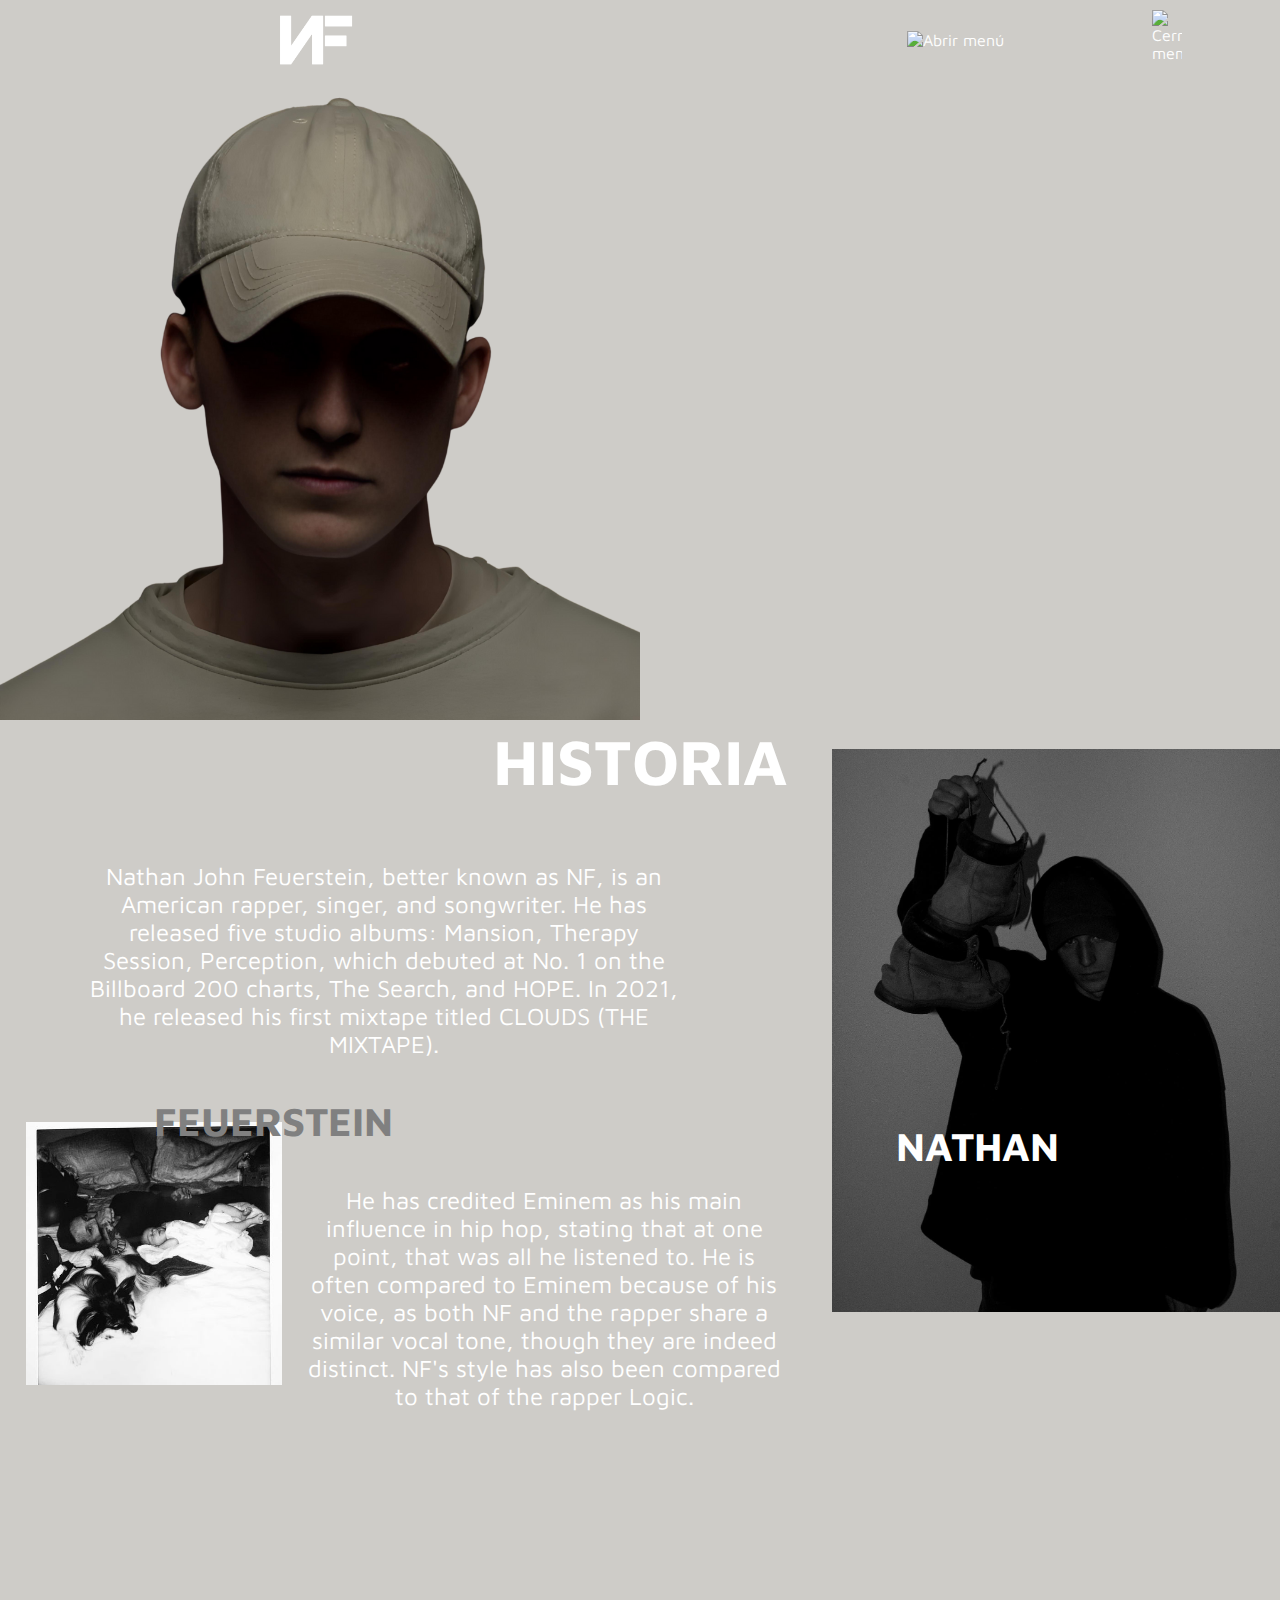
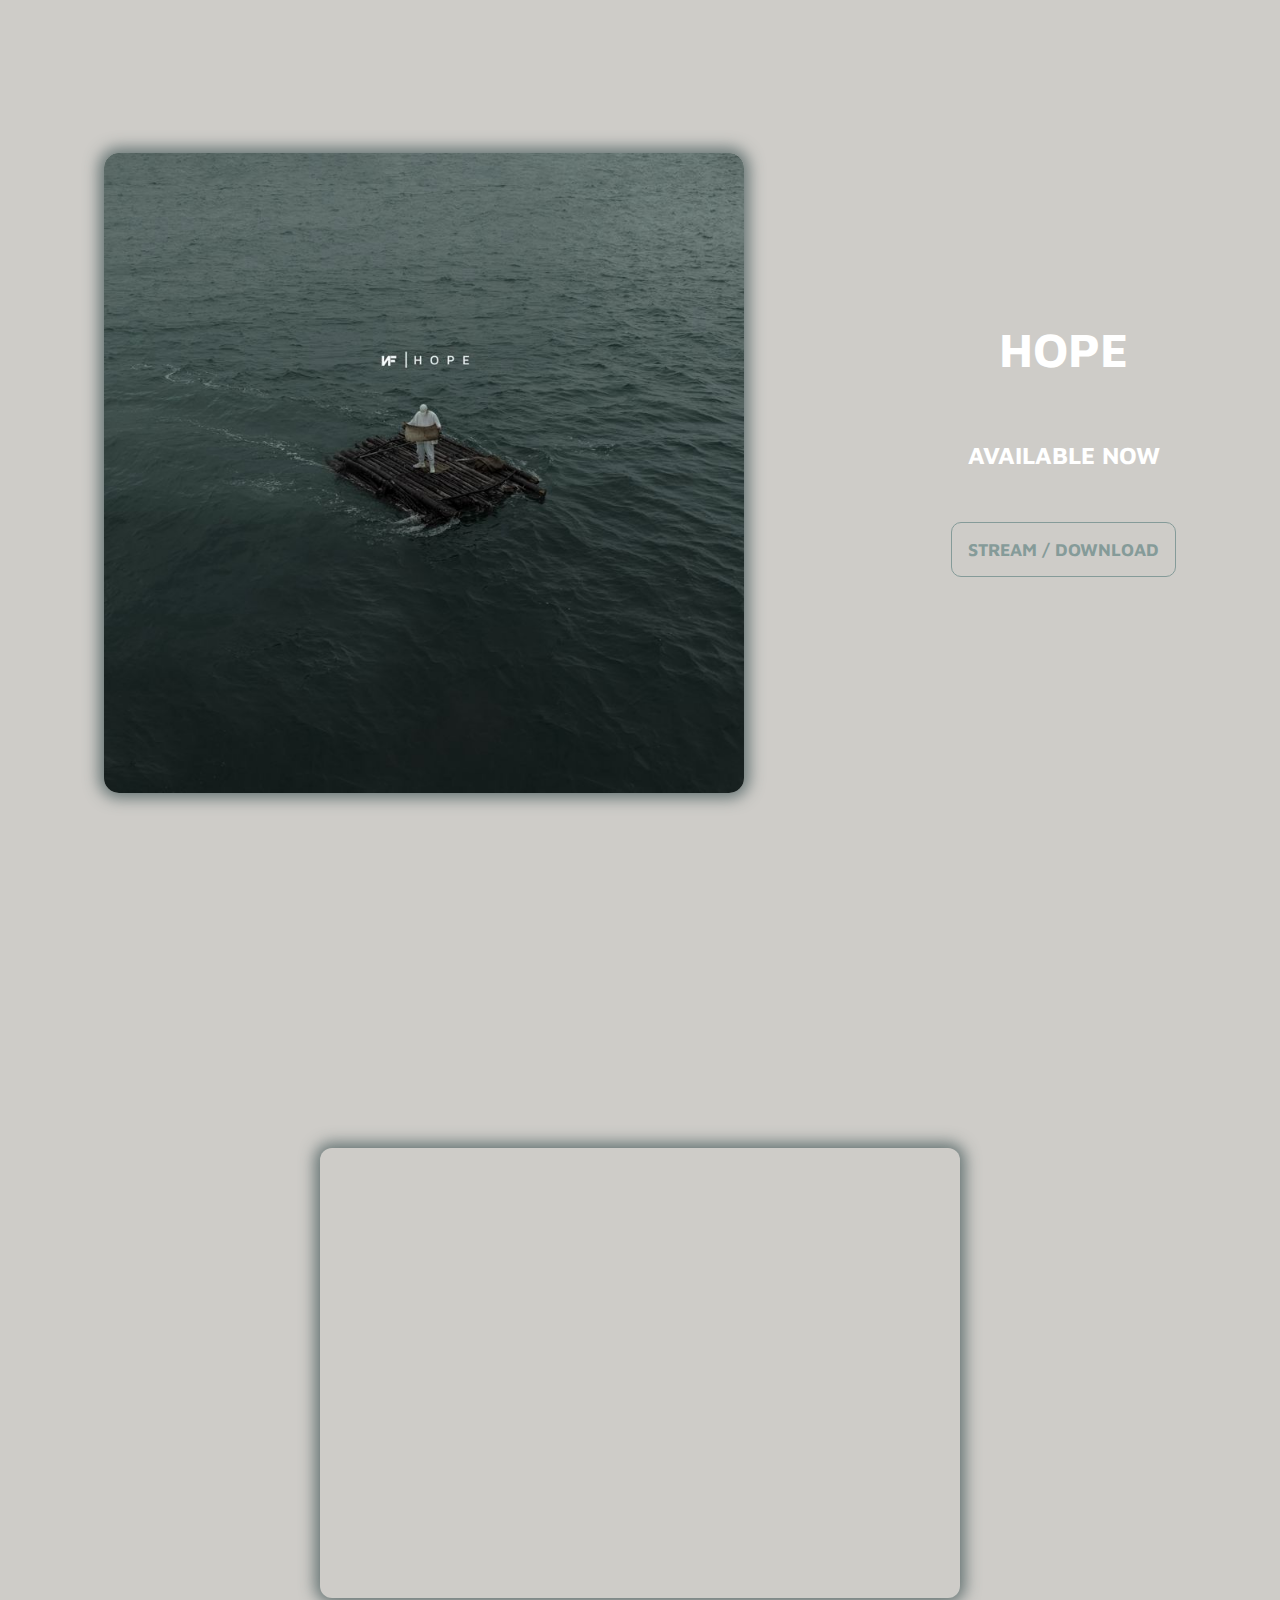
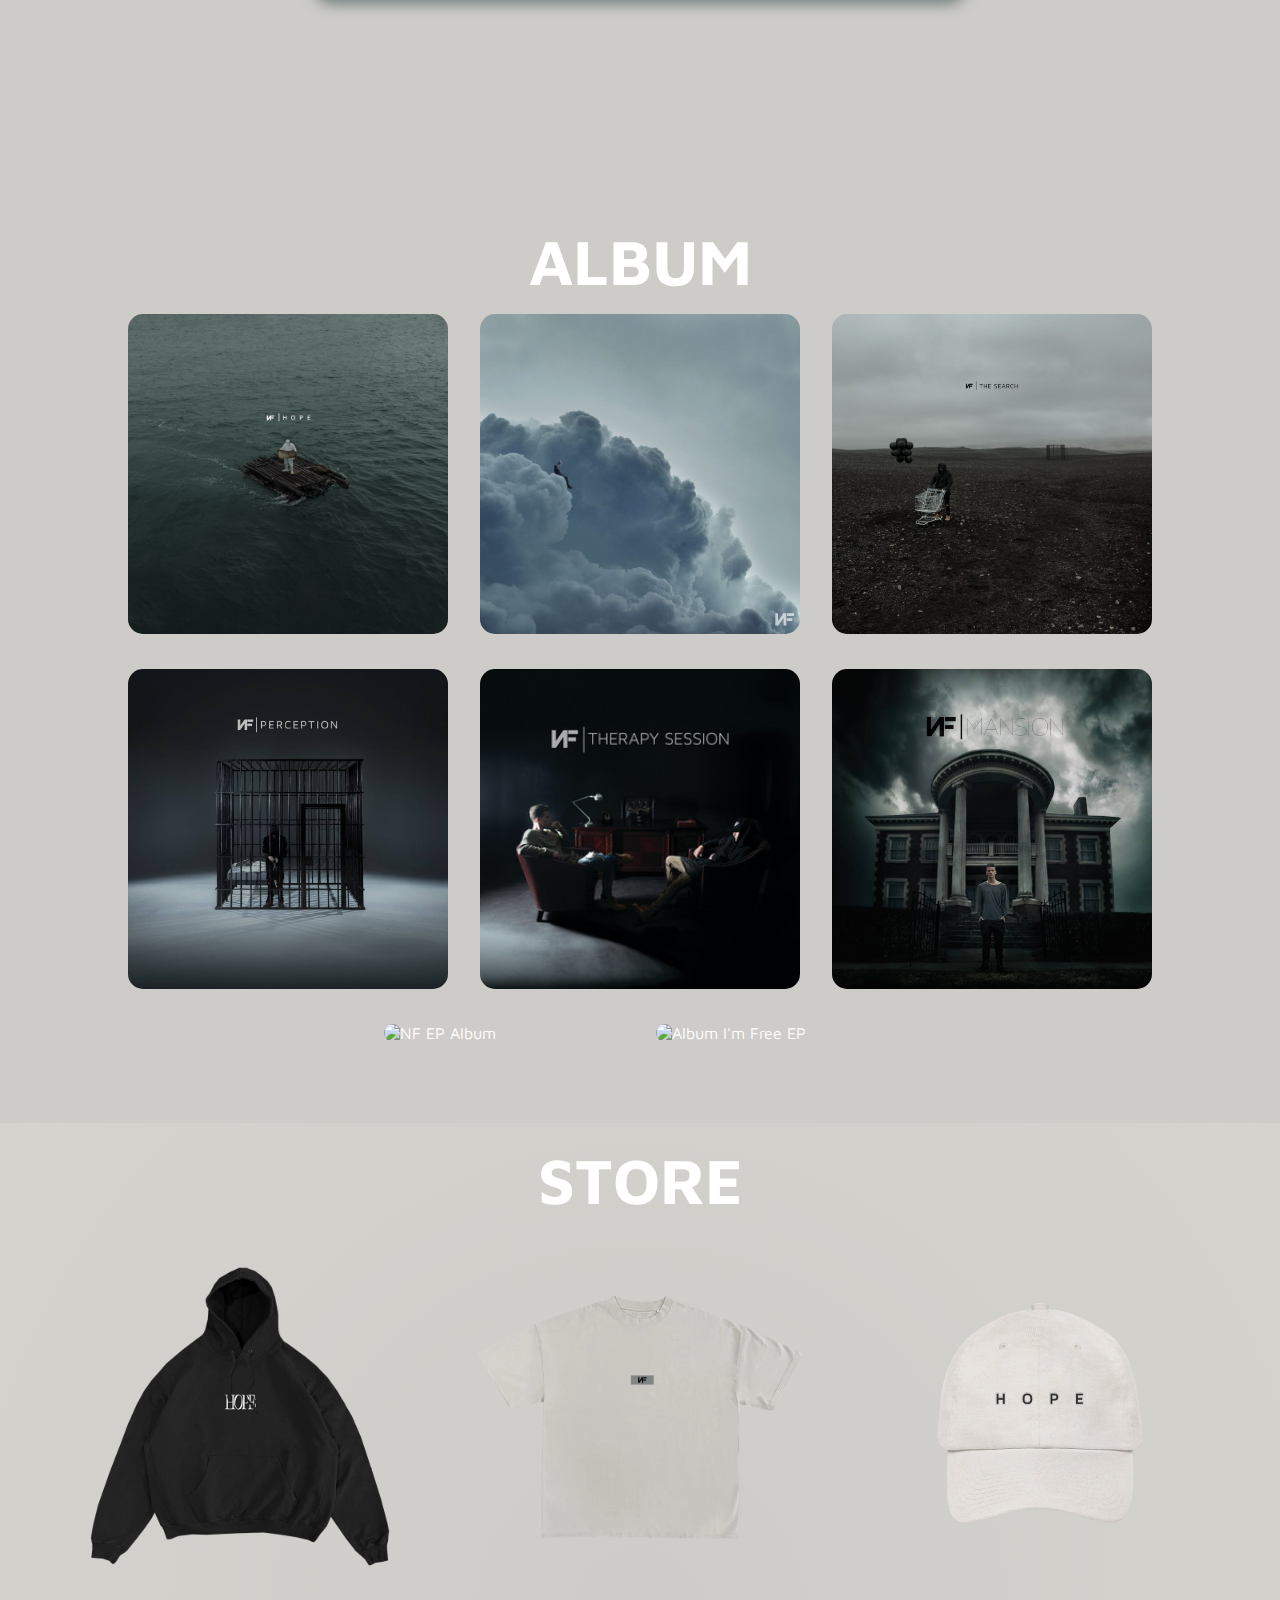
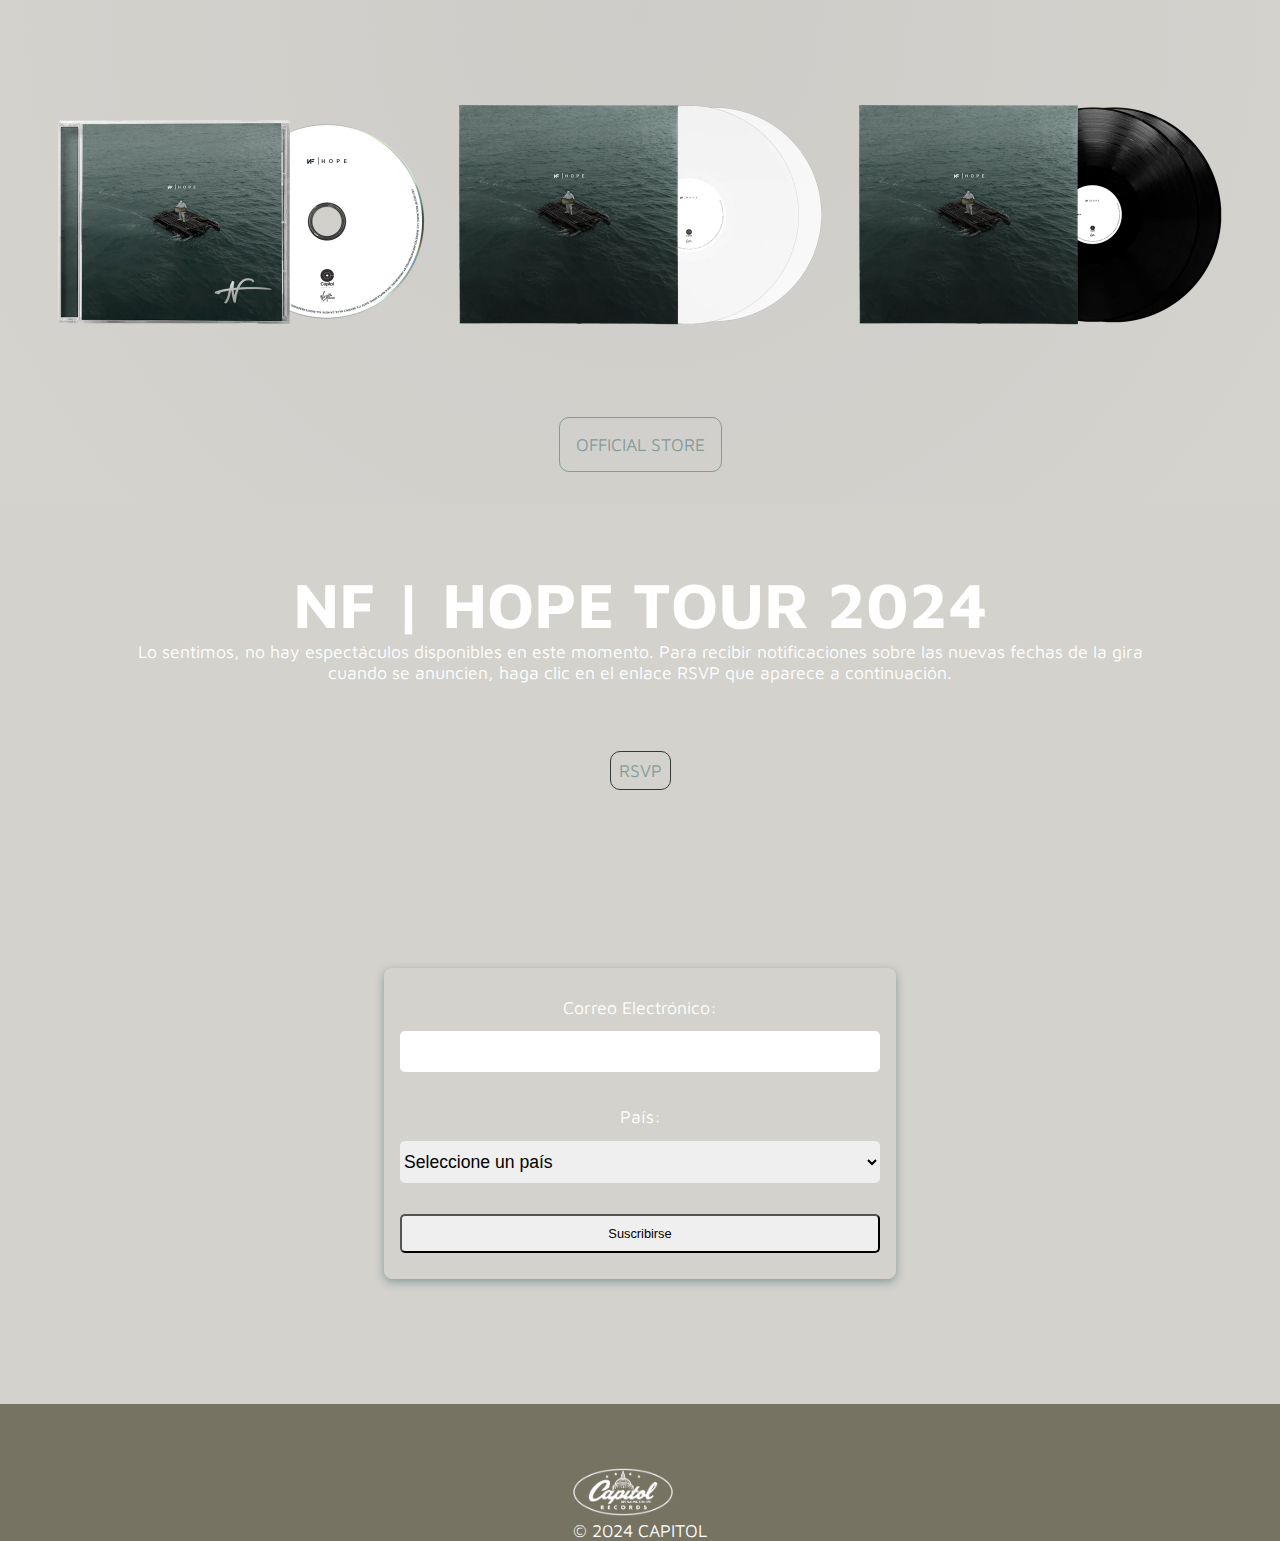
==== commit 037a5f63: "style: :lipstick: Se cambio el diseño de la pagina" ====
--- a/index.html
+++ b/index.html
@@ -1,15 +1,19 @@
 <!DOCTYPE html>
 <html lang="en">
+
 <head>
     <meta charset="UTF-8">
     <meta name="viewport" content="width=device-width, initial-scale=1.0">
     <title>NF - HOME</title>
     <link rel="stylesheet" href="estilos.css">
     <link rel="icon" href="/Multimedia/Logo NF.png">
-    <link rel="stylesheet" href="https://cdnjs.cloudflare.com/ajax/libs/font-awesome/6.5.2/css/all.min.css" integrity="sha512-SnH5WK+bZxgPHs44uWIX+LLJAJ9/2PkPKZ5QiAj6Ta86w+fsb2TkcmfRyVX3pBnMFcV7oQPJkl9QevSCWr3W6A==" crossorigin="anonymous" referrerpolicy="no-referrer" />
+    <link rel="stylesheet" href="https://cdnjs.cloudflare.com/ajax/libs/font-awesome/6.5.2/css/all.min.css"
+        integrity="sha512-SnH5WK+bZxgPHs44uWIX+LLJAJ9/2PkPKZ5QiAj6Ta86w+fsb2TkcmfRyVX3pBnMFcV7oQPJkl9QevSCWr3W6A=="
+        crossorigin="anonymous" referrerpolicy="no-referrer" />
 
 
 </head>
+
 <body>
     <header>
         <img class="header__logo" src="/Multimedia/Logo NF.png" alt="Logo NF">
@@ -22,34 +26,42 @@
                 <li class="header__item"><a href="#Tour" class="header__link">Tour</a></li>
             </ul>
         </nav>
+        <input type="checkbox" id="menu-toggle" class="header__menu-toggle" />
+        <label for="menu-toggle" class="header__menu-icon">
+            <img src="https://static-mh.content.disney.io/matterhorn/assets/starwars/navigation/SW_Burger_White-09a4d3d1e252.svg"
+                alt="Abrir menú" class="header__icon header__icon--open">
+            <img src="https://static-mh.content.disney.io/matterhorn/assets/starwars/navigation/SW_Burger_Close_White-a5617cc36d88.svg"
+                alt="Cerrar menú" class="header__icon header__icon--close">
+        </label>
+        </label>
     </header>
 
     <main>
         <section class="Home" id="Home">
-            <div class="Home__logos"> 
-            <img src="./Multimedia/NF Borde.png" alt="Logo negro" class="logo logo__arriba">   
-            <img src="./Multimedia/NF blanco.png " alt="Logo negro" class="logo logo__fijo"> 
-            <img src="./Multimedia/NF Borde.png" alt="Logo negro" class="logo logo__abajo">   
-            </div>
-            <img src="./Multimedia/Home NF.png" alt="NF" class="Home__img">
+            <div class="Home__logos">
+                <img src="./Multimedia/NF Borde.png" alt="Logo negro" class="logo logo__arriba">
+                <img src="./Multimedia/NF blanco.png " alt="Logo negro" class="logo logo__fijo">
+                <img src="./Multimedia/NF Borde.png" alt="Logo negro" class="logo logo__abajo">
+            </div>
+            <img src="./Multimedia/Home%20NF.png" alt="NF" class="Home__img">
         </section>
 
         <section class="NF" id="NF">
 
             <div class="NF__section section-a">
-                <img class="NF__imagen imagen__bio" src="./Multimedia/NF Bio.jpg" alt="nf">
-    
-                <div class="NF__texto-bio">
-                    <h1 class="tittle NF__tittle--t1">HISTORIA</h1>
-                    <p class="texto NF__texto--historia">Nathan John Feuerstein (Gladwin, Míchigan; 30 de marzo de 1991), más conocido como NF es un rapero, cantante y compositor estadounidense. Ha lanzado cinco álbumes de estudio: Mansion (2015), Therapy Session (2016), Perception (2017), el cual debutó N°1 en los Billboard 200 Charts, The Search (2019) y HOPE (2023). En 2021 lanzó su primer mixtape llamado CLOUDS (THE MIXTAPE).  </p>
-                    <h1 class="tittle NF__tittle--t2">FEUERSTEIN</h1>
-                </div>
+                <h1 class="tittle tittle-t1">HISTORIA</h1>
+                <img class="NF__imagen imagen__bio" src="./Multimedia/Bio.jpg" alt="nf">                
+                <h1 class="tittle tittle-t2">NATHAN</h1>
+
+                <p class="texto texto-historia">Nathan John Feuerstein, better known as NF, is an American rapper, singer, and songwriter. He has released five studio albums: Mansion, Therapy Session, Perception, which debuted at No. 1 on the Billboard 200 charts, The Search, and HOPE. In 2021, he released his first mixtape titled CLOUDS (THE MIXTAPE).
+                </p>
             </div>
             <div class="NF__section section-b">
-                <img class="NF__imagen imagen__nathan" src="./Multimedia/NF.png" alt="nf">
-                <div class="NF__texto-nathan"> 
-                    <h1 class="tittle NF__tittle--t3">NATHAN</h1>
-                    <p class="texto NF__texto--nathan">Ha acreditado a Eminem como su principal influencia en el hip hop, afirmando que en un momento eso fue todo lo que escuchó. Es comparado con Eminem por la voz, ya que tanto NF como el rapero, tienen el mismo tipo de voz, aunque en realidad se distinguen. El estilo de NF también se ha comparado con el del rapero Logic. </p>        
+                <img class="NF__imagen imagen__nathan" src="./Multimedia/NF Familia.jpg" alt="nf" >
+                <div class="NF__texto-nathan">
+                    <h1 class="tittle tittle-t3">FEUERSTEIN</h1>
+                    <p class="texto texto-nathan">He has credited Eminem as his main influence in hip hop, stating that at one point, that was all he listened to. He is often compared to Eminem because of his voice, as both NF and the rapper share a similar vocal tone, though they are indeed distinct. NF's style has also been compared to that of the rapper Logic.
+                    </p>
                 </div>
             </div>
         </section>
@@ -61,13 +73,16 @@
 
                 <div class="Hope__texto">
                     <h2>AVAILABLE NOW</h2>
-                    <h2> <a href="/stream.html" target="_blank"> STREAM / DOWNLOAD </a></h2>
+                    <h2 class="enlace"> <a href="/stream.html" target="_blank" > STREAM / DOWNLOAD </a></h2>
                 </div>
             </div>
         </section>
 
         <section class="Spotify">
-            <iframe style="border-radius:12px" src="https://open.spotify.com/embed/album/6zaisPwfcIAfdUGPj3mmGY?utm_source=generator" width="100%" height="352" frameBorder="0" allowfullscreen="" allow="autoplay; clipboard-write; encrypted-media; fullscreen; picture-in-picture" loading="lazy">
+            <iframe style="border-radius:12px"
+                src="https://open.spotify.com/embed/album/6zaisPwfcIAfdUGPj3mmGY?utm_source=generator" width="100%"
+                height="352" frameBorder="0" allowfullscreen=""
+                allow="autoplay; clipboard-write; encrypted-media; fullscreen; picture-in-picture" loading="lazy">
             </iframe>
 
         </section>
@@ -76,92 +91,123 @@
             <h1>ALBUM</h1>
             <ul class="Album__list">
                 <li class="Album__item">
-                    <a href="https://open.spotify.com/album/6zaisPwfcIAfdUGPj3mmGY?si=cmnmEAUvTW-KKO8bcljjEw" target="_blank"><img class="Album__img" src="./Multimedia/Album Hope.jpg" alt="Hope Album">
-                    <img class="Album__img--cover"  src="./Multimedia/Album Hope Cover.jpg" alt="Hope Album Cover"></a>
-                </li>
-                <li class="Album__item">
-                    <a href="https://open.spotify.com/album/7eQGtkzCgrIWDOe76E9F8t?si=eksthrA4QhKUSlLIKxxSfA" target="_blank">
-                    <img class="Album__img" src="./Multimedia/Album Clouds.jpg" alt="Clouds Album">
-                    <img class="Album__img--cover" src="./Multimedia/Album Clouds Cover.jpeg" alt=" Clouds Album Cover"> </a>
-                </li>
-                <li class="Album__item">
-                    <a href="https://open.spotify.com/album/46xdC4Qcvscfs3Ai2RIHcv?si=nWV1lirrTfeV4xzNuudXlA" target="_blank"> <img class="Album__img" src="./Multimedia/Album The Search.jpg" alt="The search Album">
-                    <img class="Album__img--cover" src="./Multimedia/Album The Search Cover.jpg" alt="The Search Album Cover"></a>
-                </li>
-                <li class="Album__item">
-                    <a href="https://open.spotify.com/album/1KOmHyNLuOe5YrPhD3Juuf?si=4_NfxYqZSIaVprmjhfF5_Q" target="_blank">
-                    <img class="Album__img" src="./Multimedia/Album Perception.jpg" alt="Perception Album">
-                    <img class="Album__img--cover" src="./Multimedia/Album Perception Cover.jpg" alt="Perception Album Cover"></a>
-                </li>
-                <li class="Album__item">
-                    <a href="https://open.spotify.com/album/75fT8UQEDnekHNhRnbdpNI?si=s3JujgN5Qk20S-9tC6Ex-w" target="_blank">
-                    <img class="Album__img" src="./Multimedia/Album Therapy Session.jfif" alt="Therapy session Album">
-                    <img class="Album__img--cover" src="./Multimedia/Album Therapy Session Cover.jpg" alt="Therapy session Album Cover"></a>
-                </li>
-                <li class="Album__item">
-                    <a href="https://open.spotify.com/album/3Qq4kVfHPrs8xPKIYKmctl?si=OuMCpWJ-Sv-0cawALwjiqg" target="_blank">
-                    <img class="Album__img" src="./Multimedia/Album Mansion.jpg" alt="Mansion Album">
-                    <img class="Album__img--cover" src="./Multimedia/Album Mansion Cover.jpg" alt="Mansion Album Cover"></a>
-                </li>
-                <li class="Album__item">
-                    <a href="https://open.spotify.com/intl-es/album/2cMXPk9NsWWnawWxa3SSUf?si=Idm5RB9UR9OdZ0olNAefMg" target="_blank">
-                    <img class="Album__img" src="./Multimedia/Album NF Ep.jpg" alt="NF EP Album">
-                    <img class="Album__img--cover" src="./Multimedia/Album NF Ep Cover.jpg" alt="NF EP Album Cover"></a>
+                    <a href="https://open.spotify.com/album/6zaisPwfcIAfdUGPj3mmGY?si=cmnmEAUvTW-KKO8bcljjEw"
+                        target="_blank"><img class="Album__img" src="./Multimedia/Album Hope.jpg" alt="Hope Album">
+                        <img class="Album__img--cover" src="./Multimedia/Album Hope Cover.jpg"
+                            alt="Hope Album Cover"></a>
+                </li>
+                <li class="Album__item">
+                    <a href="https://open.spotify.com/album/7eQGtkzCgrIWDOe76E9F8t?si=eksthrA4QhKUSlLIKxxSfA"
+                        target="_blank">
+                        <img class="Album__img" src="./Multimedia/Album Clouds.jpg" alt="Clouds Album">
+                        <img class="Album__img--cover" src="./Multimedia/Album Clouds Cover.jpeg"
+                            alt=" Clouds Album Cover"> </a>
+                </li>
+                <li class="Album__item">
+                    <a href="https://open.spotify.com/album/46xdC4Qcvscfs3Ai2RIHcv?si=nWV1lirrTfeV4xzNuudXlA"
+                        target="_blank"> <img class="Album__img" src="./Multimedia/Album The Search.jpg"
+                            alt="The search Album">
+                        <img class="Album__img--cover" src="./Multimedia/Album The Search Cover.jpg"
+                            alt="The Search Album Cover"></a>
+                </li>
+                <li class="Album__item">
+                    <a href="https://open.spotify.com/album/1KOmHyNLuOe5YrPhD3Juuf?si=4_NfxYqZSIaVprmjhfF5_Q"
+                        target="_blank">
+                        <img class="Album__img" src="./Multimedia/Album Perception.jpg" alt="Perception Album">
+                        <img class="Album__img--cover" src="./Multimedia/Album Perception Cover.jpg"
+                            alt="Perception Album Cover"></a>
+                </li>
+                <li class="Album__item">
+                    <a href="https://open.spotify.com/album/75fT8UQEDnekHNhRnbdpNI?si=s3JujgN5Qk20S-9tC6Ex-w"
+                        target="_blank">
+                        <img class="Album__img" src="./Multimedia/Album Therapy Session.jfif"
+                            alt="Therapy session Album">
+                        <img class="Album__img--cover" src="./Multimedia/Album Therapy Session Cover.jpg"
+                            alt="Therapy session Album Cover"></a>
+                </li>
+                <li class="Album__item">
+                    <a href="https://open.spotify.com/album/3Qq4kVfHPrs8xPKIYKmctl?si=OuMCpWJ-Sv-0cawALwjiqg"
+                        target="_blank">
+                        <img class="Album__img" src="./Multimedia/Album Mansion.jpg" alt="Mansion Album">
+                        <img class="Album__img--cover" src="./Multimedia/Album Mansion Cover.jpg"
+                            alt="Mansion Album Cover"></a>
+                </li>
+                <li class="Album__item">
+                    <a href="https://open.spotify.com/intl-es/album/2cMXPk9NsWWnawWxa3SSUf?si=Idm5RB9UR9OdZ0olNAefMg"
+                        target="_blank">
+                        <img class="Album__img" src="./Multimedia/Album NF Ep.jpg" alt="NF EP Album">
+                        <img class="Album__img--cover" src="./Multimedia/Album NF Ep Cover.jpg"
+                            alt="NF EP Album Cover"></a>
                 </li>
                 <li class="Album__item">
                     <img class="Album__img" src="./Multimedia/Album Im Free.jpg" alt="Album I'm Free EP">
-                    <img class="Album__img--cover" src="./Multimedia/Album Im Free Cover.jpg" alt="Album I'm Free EP Cover">
+                    <img class="Album__img--cover" src="./Multimedia/Album Im Free Cover.jpg"
+                        alt="Album I'm Free EP Cover">
                 </li>
             </ul>
         </section>
 
         <section class="Store" id="Store">
-            
+
             <h1>STORE</h1>
             <ul class="Store__list">
-                <a href="https://nfrealmusicmerch.com/collections/sweatshirts/products/pre-order-black-hope-hoodie" target="_blank">
-                <li class="Store__item"> <img class="Store__img" src="./Multimedia/Merch Buzo Negro.png" alt="Buzo negro"> 
-                    <img class="Store__img--cover" src="./Multimedia/Merch Buzo Negro Atras.jpg" alt="Buzo negro"> </a>
-                </li>
-                <li class="Store__item"> 
-                    <a href="https://nfrealmusicmerch.com/collections/t-shirts/products/copy-of-cement-lost-soul-t-shirt" target="_blank">
-                        <img class="Store__img" src="./Multimedia/Merch Camiseta Derecho.jpg" alt="Camiseta"> 
-                    <img class="Store__img--cover" src="./Multimedia/Merch Camiseta.png" alt="Camiseta al reves"></a> </li>
-
-                <li class="Store__item"> 
-                    <a href="https://nfrealmusicmerch.com/collections/hats/products/copy-off-white-hope-dad-hat" target="_blank">
-
-                    <img class="Store__img" src="./Multimedia/Merch Gorra.png" alt="Gorra"> </a> </li>
+                <a href="https://nfrealmusicmerch.com/collections/sweatshirts/products/pre-order-black-hope-hoodie"
+                    target="_blank">
+                    <li class="Store__item"> <img class="Store__img" src="./Multimedia/Merch Buzo Negro.png"
+                            alt="Buzo negro">
+                        <img class="Store__img--cover" src="./Multimedia/Merch Buzo Negro Atras.jpg" alt="Buzo negro">
+                </a>
+                </li>
+                <li class="Store__item">
+                    <a href="https://nfrealmusicmerch.com/collections/t-shirts/products/copy-of-cement-lost-soul-t-shirt"
+                        target="_blank">
+                        <img class="Store__img" src="./Multimedia/Merch Camiseta Derecho.jpg" alt="Camiseta">
+                        <img class="Store__img--cover" src="./Multimedia/Merch Camiseta.png"
+                            alt="Camiseta al reves"></a>
+                </li>
+
+                <li class="Store__item">
+                    <a href="https://nfrealmusicmerch.com/collections/hats/products/copy-off-white-hope-dad-hat"
+                        target="_blank">
+
+                        <img class="Store__img" src="./Multimedia/Merch Gorra.png" alt="Gorra"> </a>
+                </li>
 
             </ul>
             <ul class=" Store__list">
-                <li class="Store__item"> 
-                    <a href="https://shop.nfrealmusic.com/products/hope-signed-cd" target="_blank"> <img class="Store__img" src="./Multimedia/Store CD Firmado.jpg" alt="CD firmado Album Hope"> </a> </li>
-                <li class="Store__item">
-                    <a href="https://shop.nfrealmusic.com/products/hope-limited-edition-white-2lp" target="_blank">  <img class="Store__img" src="./Multimedia/Store Vinilo Blanco.jpg" alt="Vinilo Blanco album Hope"> </a> </li>
-                <li class="Store__item"> <a href="https://shop.nfrealmusic.com/products/hope-2lp" target="_blank">  <img class="Store__img" src="./Multimedia/Store Vinilo Negro.jpg" alt="Vinilo Negro album Hope"> </a> </li>
-
-            </ul>
-
-            <div class="Store__link">
-                <h2> <a href="https://nfrealmusicmerch.com/" target="_blank"> Merch</a> </h2>
-                <h2><a href="https://shop.nfrealmusic.com/" target="_blank">Album </a></h2>
-
-            </div>
+                <li class="Store__item">
+                    <a href="https://shop.nfrealmusic.com/products/hope-signed-cd" target="_blank"> <img
+                            class="Store__img" src="./Multimedia/Store CD Firmado.jpg" alt="CD firmado Album Hope"> </a>
+                </li>
+                <li class="Store__item">
+                    <a href="https://shop.nfrealmusic.com/products/hope-limited-edition-white-2lp" target="_blank"> <img
+                            class="Store__img" src="./Multimedia/Store Vinilo Blanco.jpg"
+                            alt="Vinilo Blanco album Hope"> </a>
+                </li>
+                <li class="Store__item"> <a href="https://shop.nfrealmusic.com/products/hope-2lp" target="_blank"> <img
+                            class="Store__img" src="./Multimedia/Store Vinilo Negro.jpg" alt="Vinilo Negro album Hope">
+                    </a> </li>
+
+            </ul>
+                <a class="Store__link" href="https://nfrealmusicmerch.com/" target="_blank" >Official Store</a> 
+        
         </section>
 
         <section id="Tour" class="Tour">
-            <div class="Tour__texto">            
+            <div class="Tour__texto">
                 <h1>NF | HOPE TOUR 2024 </h1>
-               <p> Lo sentimos, no hay espectáculos disponibles en este momento. Para recibir notificaciones sobre las nuevas fechas de la gira cuando se anuncien, haga clic en el enlace RSVP que aparece a continuación. </p>
-            <h2> <a href="https://www.bandsintown.com/artist-subscribe/11969355?utm_campaign=track&utm_medium=web&app_id=umg_capitol_nf&affil_code=umg_us&utm_source=public_api&came_from=267&spn=0&signature=ZZ31a3fbc06dd6589d548f372dcd694503276f7789caa63a412d4915fac896aade" target="_blank"> RSVP</a></h2>
- 
-            </div>
-            
+                <p> Lo sentimos, no hay espectáculos disponibles en este momento. Para recibir notificaciones sobre las
+                    nuevas fechas de la gira cuando se anuncien, haga clic en el enlace RSVP que aparece a continuación.
+                </p>
+                <a href="https://www.bandsintown.com/artist-subscribe/11969355?utm_campaign=track&utm_medium=web&app_id=umg_capitol_nf&affil_code=umg_us&utm_source=public_api&came_from=267&spn=0&signature=ZZ31a3fbc06dd6589d548f372dcd694503276f7789caa63a412d4915fac896aade"
+                        target="_blank"> RSVP</a>
+
+            </div>
+
             <form action="" class="registro">
                 <label for="email">Correo Electrónico:</label><br>
                 <input type="email" id="email" name="email" required class="input-field"><br><br>
-        
+
                 <label for="pais">País:</label><br>
                 <select id="pais" name="pais" required class="input-field">
                     <option value="">Seleccione un país</option>
@@ -170,7 +216,7 @@
                     <option value="MX">México</option>
                     <option value="US">Estados Unidos</option>
                 </select><br><br>
-        
+
                 <input type="submit" value="Suscribirse" class="submit-btn">
             </form>
 
@@ -178,31 +224,34 @@
 
 
     </main>
-    
+
     <footer>
         <div class="redes">
             <a target="_blank" href="https://www.facebook.com/nfrealmusic"><i class="fa-brands fa-facebook"></i></a>
             <a target="_blank" href="https://www.instagram.com/nfrealmusic/"><i class="fa-brands fa-instagram"></i></a>
             <a target="_blank" href="https://x.com/nfrealmusic"><i class="fa-brands fa-x-twitter"></i></a>
-            <a target="_blank" href="https://www.youtube.com/channel/UCoRR6OLuIZ2-5VxtnQIaN2w"><i class="fa-brands fa-youtube"></i></a>
-            <a target="_blank" href="https://open.spotify.com/intl-es/artist/6fOMl44jA4Sp5b9PpYCkzz"><i class="fa-brands fa-spotify"></i></a>
-            <a target="_blank" href="https://music.apple.com/us/artist/nf/898094630"><i class="fa-brands fa-itunes"></i></a>
-            <a target="_blank" href="https://music.amazon.com/artists/B00FPGTO3I/nf"><i class="fa-brands fa-amazon"></i></a>
+            <a target="_blank" href="https://www.youtube.com/channel/UCoRR6OLuIZ2-5VxtnQIaN2w"><i
+                    class="fa-brands fa-youtube"></i></a>
+            <a target="_blank" href="https://open.spotify.com/intl-es/artist/6fOMl44jA4Sp5b9PpYCkzz"><i
+                    class="fa-brands fa-spotify"></i></a>
+            <a target="_blank" href="https://music.apple.com/us/artist/nf/898094630"><i
+                    class="fa-brands fa-itunes"></i></a>
+            <a target="_blank" href="https://music.amazon.com/artists/B00FPGTO3I/nf"><i
+                    class="fa-brands fa-amazon"></i></a>
         </div>
         <div class="copyright">
-            <img src="/Multimedia/capitol_logo.png" alt="capitol_logo"> 
+            <img src="/Multimedia/capitol_logo.png" alt="capitol_logo">
             <p>© 2024 CAPITOL</p>
         </div>
-        
+
     </footer>
 
-     <div class="mobile-message">
+    <div class="mobile-message">
         <h1>Esta página no está adaptada para este dispositivo.</h1>
     </div>
 
 
 
 </body>
-</html>
-
-
+
+</html>--- a/estilos.css
+++ b/estilos.css
@@ -1,287 +1,311 @@
 @import url('https://fonts.googleapis.com/css2?family=Maven+Pro:wght@400..900&display=swap');
 
-:root{
-    --text-color: #859B99;
-    --bg-color:#020101;
+:root {
+    --bg-color-primario: #737061;
     --a-color: white;
-    --text-size: 1.5rem
-}
-
-html, body {
+    --a-color-hover: yellow;
+    --color-texto-primario: white;
+}
+
+* {
+    margin: 0;
+    padding: 0;
+    box-sizing: border-box;
+}
+
+html,
+body {
     font-family: "Maven Pro";
     margin: 0;
     padding: 0;
+    width: 100vw;
+    height: auto;
+    overflow-x: hidden;
+    scroll-behavior: smooth;
+    background-color: var(--bg-color-primario);
+    color: var(--color-texto-primario);
+}
+
+a {
+    text-decoration: none;
+    color: var(--a-color);
+}
+
+ul {
+    list-style-type: none;
+}
+
+header {
+    display: flex;
+    justify-content: space-around;
+    align-items: center;
+    background-color: #CECCC8;
+
+}
+
+.header__logo {
+    width: 5rem;
+}
+
+.header__nav {
+    display: none;
+    flex-direction: column;
+    align-items: center;
+    justify-content: center;
+    padding: 1rem;
+    position: absolute;
+    top: 0;
+    left: 0;
+    width: 100%;
     height: 100vh;
-    width: 100vw;
-    background-color: var(--bg-color);
-    color: var(--text-color);
-    background-origin: border-box;
-    
-}
-h1 {
-    font-size: 3vw;
-}
-header{
-    display: flex;
-    justify-content: space-around;
-    align-items: center;
-    background-color: var(--bg-color);
-    font-size: var(--text-size);
-    position: sticky;
-    top:0;
-    z-index:100;
-}
-
-a{
-    text-decoration: none;
-    color: var(--text-color);
-}
-
-ul{
+    margin: 0;
+    padding: 0;
+    background-color: rgba(0, 0, 0, 0.5);
+
+}
+
+.header__list {
     list-style: none;
-}
-.header__logo{
-    width: 7rem;
-}
-
-.header__list{
-    display: flex;
-    list-style: none;
+    padding: 0;
+    margin: 0;
     text-transform: uppercase;
 }
 
-.header__item{
-    margin:1rem;
-}
-
-.header__link{
-    color: var(--text-color);
+.header__item {
+    margin: 1.5rem;
+    text-align: center;
+}
+
+.header__link {
+    cursor: pointer;
     transition-duration: 0.5s;
 }
 
-.header__link:hover{
-    color: var(--a-color);
+.header__link:hover {
+    color: var(--a-color-hover);
     transition-duration: 1s;
 
 }
 
-.Home{
-    width: 100vw;
-    height: 100vh;
-    display: flex;
-    justify-content: space-around;
-}
-
-.Home__img{
+.header__icon--close {
+    position: absolute;
+    top: 10px;
+    left: 90vw;
+}
+
+.header__menu-toggle {
+    display: none;
+}
+
+.header__menu-icon {
+    display: block;
+    cursor: pointer;
+}
+
+.header__icon {
+    width: 30px;
+}
+
+.header__menu-toggle:checked~.header__nav {
+    display: flex;
+}
+
+.header__menu-toggle:checked~.header__menu-icon .header__icon--open {
+    display: none;
+}
+
+.header__menu-toggle:checked~.header__menu-icon .header__icon--close {
+    display: block;
+}
+
+.header__list .visible {
+    opacity: 1;
+    visibility: visible;
+    transition: 0.5s;
+}
+
+.Home {
+    width: 100%;
+    background-color: #CECCC8;
+
+}
+
+.Home__img {
+    width: 100vw;
+    height: fit-content;
+    top: 100%;
+}
+
+.Home__logos {
+    display: none;
+}
+
+
+.NF {
+    min-height: 100vh;
+    height: auto;
+    width: 100vw;
+    position: relative;
+    margin: 0;
+    padding: 0;
+    background-color: #CECCC8;
+
+}
+
+.NF__imagen {
     max-width: 100%;
-    height: auto;
-}
-
-
-.Home__logos{
-    display: flex;
-    justify-content: center;
+    width: 30%;
+}
+
+.section-a {
+    display: flex;
+    flex-direction: column;
     align-items: center;
     position: relative;
-    overflow: hidden;
-}
-
-
-.Home__logos .logo{
-    width: 15rem;
-}
-
-.logo__fijo {
+}
+
+.imagen__bio {
+    width: 90vw;
+    border-radius: 20px;
+    border-color: transparent;
+}
+
+.tittle {
+    font-size: clamp(2rem, 2.5rem, 3rem);
+}
+
+.tittle-t1 {
+    font-size: clamp(3.5rem, 4rem, 5rem);
+    margin: auto;
+
+}
+
+.tittle-t2 {
     position: absolute;
-    z-index: 1; 
-}
-
-.logo__arriba{
+    top: 43%;
+    left: 10%;
+}
+
+.texto {
+    padding: 0rem 1.2rem;
+    text-align: center;
+    font-size: clamp(1.2rem, 1.5rem, 2rem);
+    margin: 5vw 0;
+}
+
+.section-b {
+    display: flex;
+    flex-direction: column;
+    align-items: center;
+    position: relative;
+    height: auto;
+}
+
+.imagen__nathan {
+    width: 80vw;
+    border-radius: 20px;
+}
+
+.tittle-t3 {
     position: absolute;
-    animation: arriba 4s infinite;
-}
-
-.logo__abajo {
-    animation: abajo 4s infinite;
-}
-
-@keyframes abajo {
-    0%, 100% {
-        transform: translateY(0);
-    }
-    50% {
-        transform: translateY(250px);
-    }
-}
-
-@keyframes arriba {
-    0%, 100% {
-        transform: translateY(0);
-    }
-    50% {
-        transform: translateY(-250px);
-    }
-}
-
-.NF{
-    height: 100vh;
-    width: 100vw;
-    background-color: black;
-    position: relative;
-}
-
-.NF__imagen{
-    max-width: 100%;
-    width: 25%;
-}
-
-.imagen__bio{
-    position: absolute;
-    margin-top: 2rem ;
-    right: 0;
-    top: 0;
-    width: 40%;
-
-}
-
-.imagen__nathan{
-    position: absolute;
-    left: 0;
-    bottom: 0;
-    z-index: 1;
-}
-
-
-.NF__tittle--t1{
-    position: absolute;
-    right: 19rem;
-    top: 0;
-    margin: 0.5rem;
-    font-size: 3.5vw;
-    letter-spacing: -4px;
-}
-.NF__tittle--t2{
-    position: absolute;
-    left:15rem;
-    bottom: 20rem;
-    margin: 1rem;
-    font-size: 3.5vw;
-    letter-spacing: -4px;
-}
-
-.NF__tittle--t3{
-    position: absolute;
-    right: 7rem;
-    top:30rem;
-    margin: 0rem;
-    font-size: 3.5vw;
-    letter-spacing: -4px;
-}
-
-.NF__texto--historia{
-    position: absolute;
-    right: 50rem;
-    top: 5rem; 
-    width: 40rem;
-    color: white;
-    padding: 1rem;
-    font-size: 1.3rem;
-}
-
-.NF__texto--nathan{
-    position: absolute;
-    left: 25vw;
-    bottom: 10vw; 
-    width: 40rem;
-    color: white;
-    padding: 1rem;
-    font-size: 1.2rem;
-}
-
-.Hope{
-    display: flex;
-    justify-content: space-around;
-    height: 100vh;
-    width: 100vw;
-    background-color: #5A6A6A;
-    padding: 2rem 0;
+    top: 37%;
+    left: 25%;
+    color: gray;
+}
+
+.Hope {
+    display: flex;
+    flex-direction: column;
+    align-items: center;
+    width: 100vw;
+    min-height: auto;
+    background-color: #CECCC8;
+}
+
+.Hope img {
+    width: 90vw;
+    margin-top: 10vw;
+    border-radius: 10px;
+}
+
+.Hope__container {
+    display: flex;
+    flex-direction: column;
+    justify-content: space-between;
+    margin: 2rem 0;
+    align-items: center;
     text-align: center;
-    align-items: center;
-}
-
-.Hope img{
-    max-width: 50%; 
-    width: 40rem;
-    height: fit-content;
-    border-radius: 15px;
-    box-shadow: 0 0 15px 5px rgba(90, 106, 106, 0.9);
-}
-
-.Hope__container{
-    display: flex;
-    flex-direction: column;
-    justify-content: space-between;
-    margin: 4rem 0;
-    align-items: center;
-    text-align: center;
-    
+}
+
+.Hope__container h1 {
+    font-size: clamp(2.5rem, 3rem, 4rem);
+}
+
+.Hope__texto {
+    display: flex;
+    flex-direction: column;
+    margin-top: 5vw;
+}
+
+.Hope__texto h2 {
+    margin-bottom: 5vw;
 }
 
 .Hope__texto a {
     color: #859B99;
-    padding: 0.5rem;
+    padding: 1rem;
     border: 1px solid #859B99;
-    transition-duration: 2s;
+    border-radius: 10px;
+    transition-duration: 1s;
+    margin-bottom: 2rem;
+    font-size: clamp(1rem, 1.1rem, 1.2rem);
 }
 
 .Hope__texto a:hover {
-    background-color: #859B99;
-    color: black;
-}
-
-
-.Spotify{
-    height: 100vh;
-    width: 100vw;
-    background-color: #485050;
-    background: radial-gradient(circle,#485050, #D4D3CE);
+    color: white;
+    background-color: #8faaa7;
+}
+
+.Spotify {
+    height: auto;
+    width: 100vw;
+    background-color: #CECCC8;
     display: flex;
     justify-content: center;
     align-items: center;
-    
+
 }
 
 .Spotify iframe {
-    width: 40vw; 
-    max-width: 60%; 
+    width: 80vw;
     height: 50vh;
-    margin: 2rem; 
+    margin: 2rem 0.5rem;
     box-shadow: 0 0 15px 5px rgba(90, 106, 106, 0.9);
-
-}
-
-.Album{
-    width: 100vw;
-    height: 100vh;
-    display: flex;
-    flex-direction: column;
-    align-items: center;
-    justify-content: space-between;
-    background-color: #262626;
+}
+
+.Album {
+    width: 100vw;
+    min-height: 100vh;
+    height: auto;
+    display: flex;
+    flex-direction: column;
+    align-items: center;
     padding: 0;
-
-}
-.Album h1{
-    margin: 0;
-}
-
-.Album__list{
+    background-color: #CECCC8;
+
+}
+
+.Album h1 {
+    font-size: clamp(3.5rem, 4rem, 5rem);
+}
+
+.Album__list {
     display: flex;
     flex-wrap: wrap;
     align-items: center;
-    justify-content: center; 
-    flex-wrap: wrap;
- 
+    justify-content: center;
+    width: 100%;
+    max-width: 90vw;
 }
 
 .Album__item {
@@ -291,10 +315,12 @@
     transition-duration: 0.5s;
 }
 
-.Album__img, .Album__img--cover {
-    width: 15vw;
-    height: auto;
-    display: block;
+.Album__img,
+.Album__img--cover {
+    max-width: 100%;
+    width: 20rem;
+    min-width: 15rem;
+    height: auto;
     border-radius: 15px;
 }
 
@@ -305,48 +331,59 @@
     width: 100%;
     height: 100%;
     display: none;
+    transition: opacity 0.5s ease;
 }
 
 .Album__item:hover .Album__img--cover {
     display: block;
 }
+
 .Album__item:hover .Album__text {
     display: none;
 }
-.Album__item:hover  {
-    transform: scale(1.1); 
-}
-
-.Store{
-    width: 100vw;
-    height: 100vh;
+
+.Album__item:hover {
+    transform: scale(1.1);
+}
+
+
+.Store {
+    width: 100vw;
+    min-height: 100vh;
+    height: auto;
     display: flex;
     flex-direction: column;
     flex-wrap: wrap;
     align-items: center;
-    justify-content: space-around;
-    background-color: #D4D3CE;
-}
-
-.Store__list{
+    padding-top: 1.5vw;
+    text-transform: uppercase;
+    background: radial-gradient(circle, #CECCC8, #D4D3CE);
+
+}
+
+.Store h1 {
+    font-size: clamp(3.5rem, 4rem, 5rem);
+
+}
+
+.Store__list {
     display: flex;
     flex-wrap: wrap;
     align-items: center;
-    justify-content: center;  
-}
-
-.Store h1{
-    margin: 0;
-}
+    justify-content: center;
+}
+
 .Store__item {
     position: relative;
     cursor: pointer;
     transition-duration: 1s;
 }
 
-.Store__img, .Store__img--cover {
-    max-width: 80%;
-    width: 20vw;
+.Store__img,
+.Store__img--cover {
+    max-width: 100%;
+    width: 25rem;
+    min-width: 20rem;
     height: auto;
     display: block;
 }
@@ -364,31 +401,35 @@
     display: block;
 }
 
-.Store__item:hover{
-    transform: scale(1.1); 
-}
-
-.Store__link{
+.Store__item:hover {
+    transform: scale(1.1);
+}
+
+.Store__link {
     display: flex;
     gap: 2rem;
 }
 
-.Store__link a {
+.Store__link {
     color: #859B99;
     padding: 1rem;
     border: 1px solid #859B99;
     border-radius: 10px;
     transition-duration: 1s;
-}
-
-.Store__link a:hover {
+    margin-bottom: 2rem;
+    font-size: clamp(1rem, 1.1rem, 1.2rem);
+
+}
+
+.Store__link:hover {
     background-color: #859B99;
     color: white;
 }
 
-.Tour{
-    width: 100vw;
-    height: 100vh;
+.Tour {
+    width: 100vw;
+    min-height: 100vh;
+    height: auto;
     text-align: center;
     display: flex;
     flex-direction: column;
@@ -396,89 +437,79 @@
     background-color: #D3D2CD;
 }
 
-.Tour__texto h1{
+.Tour__texto h1 {
     margin: 0;
-}
+    font-size: clamp(3.5rem, 4rem, 5rem);
+}
+
 .Tour__texto p {
-    font-size: 1.5vw;
-    width: 40vw;
+    font-size: clamp(1rem, 1.1rem, 1.2rem);
+    width: 80%;
     margin: auto;
-}
-
-.Tour__texto h2{
-    margin: 2rem;
-}
-
-.Tour__texto a{
+    margin-bottom: 6vw;
+}
+
+.Tour__texto a {
     color: #859B99;
-    margin: 1rem;
-    padding: 1rem;
-    border: 1px solid #859B99;
-    border-radius: 10px;
+    font-size: clamp(1rem, 1.1rem, 1.2rem);
+    margin-top: 1.5rem;
+    padding: 0.5rem;
+    border: 1px solid #313a39;
     transition-duration: 1s;
 }
 
-.Tour__texto a:hover{
+.Tour__texto a:hover {
     background-color: #859B99;
     color: white;
 }
 
+
 .registro {
-    padding: 20px;
+    width: 80%;
+    margin: 4rem auto;
+    padding: 1rem;
     border-radius: 8px;
-    box-shadow: 0 0 10px rgba(0, 0, 0, 0.1);
-    max-width: 400px;
-    width: 100%;
-}
-
-.registro{
-    max-width: 40.75rem;
-    margin: 0 auto;
-    padding: 0.938rem;
-    border-radius: 5px;
-    box-shadow: 0 3px 10px #859B99 ;
+    box-shadow: 0 3px 10px #859B99;
+    font-size: clamp(1rem, 1.1rem, 1.2rem);
+
+
 }
 
 .registro label {
     line-height: 2.7em;
     color: var(--text-color);
 }
-  
-
-  .registro .input-field {
+
+
+.registro .input-field {
     width: 100%;
     padding-top: 10px;
     padding-bottom: 10px;
     border-radius: 5px;
     border: none;
-    border: 2px outset var(--primary-color);
-    font-size: 0.875rem;
+    font-size: clamp(1rem, 1.1rem, 1.2rem);
     outline: none;
 }
 
 .input-field::placeholder {
     padding: 0.5rem;
-    color: var(--primary-color);
+    color: var(--text-color);
 }
 
 .submit-btn {
     width: 100%;
     padding: 10px;
     margin: 10px 0;
-    border: 2px solid var(--primary-color);
     border-radius: 5px;
-    font-size: 1rem;
-    font-weight: var(--bold-font);
-    transition: var(--transition);
+    font-size: 1vw;
 }
 
 .submit-btn:hover {
-    background-color: #D4D3CE ;
-    border: 2px solid gray;
+    background-color: #D4D3CE;
     cursor: pointer;
 }
 
-footer{
+footer {
     background-color: #767363;
     background-size: contain;
     background-repeat: no-repeat;
@@ -486,11 +517,13 @@
     flex-direction: column;
     justify-content: center;
     align-items: center;
+    font-size: clamp(1rem, 1.1rem, 1.2rem);
 }
 
 .redes {
     text-align: center;
     margin-top: 20px;
+    margin-bottom: 1rem;
 }
 
 .redes a {
@@ -504,22 +537,25 @@
     color: white;
 }
 
-.copyright img{
-    margin-top: 1rem;
+.copyright img {
+    margin-top: 2rem;
     width: 100px;
     margin: auto;
 }
 
-.mobile-message{
-    display: none;
-}
-
-@media (max-width:780px){
-    main, header, footer{
+.mobile-message {
+    display: none;
+}
+
+@media screen and (max-width:320px) {
+
+    main,
+    header,
+    footer {
         display: none;
     }
 
-    .mobile-message{
+    .mobile-message {
         background-image: url(/Multimedia/Footer\ NF\ sentado.jpg);
         background-size: contain;
         width: 100vw;
@@ -532,12 +568,98 @@
         text-align: center;
     }
 
-    .mobile-message h1{
+    .mobile-message h1 {
         margin: 2rem;
         padding: 2rem;
         border: 2px solid gray;
         border-radius: 25px;
         background-color: #222D2C;
         opacity: 0.5;
-    }
+        font-size: 7vw;
+    }
+}
+
+@media screen and (min-width: 1024px) {
+    .Home__img {
+        width: 50vw;
+        margin: auto;
+    }
+
+    .NF {
+        height: auto;
+    }
+
+    .imagen__bio {
+        width: 40vw;
+        height: auto;
+        border-radius: 0px;
+        left: 65vw;
+        position: absolute;
+        margin: 2vw 0vw;
+    }
+
+    .tittle-t2 {
+        position: absolute;
+        top: 100%;
+        left: 70%
+    }
+
+    .texto-historia {
+        width: 50%;
+        position: relative;
+        left: -20%
+    }
+
+    .imagen__nathan {
+        width: 20vw;
+        left: 2%;
+        position: absolute;
+        border-radius: 0px;
+    }
+
+    .texto-nathan {
+        position: relative;
+        width: 40%;
+        left: 22.5%;
+    }
+
+    .tittle-t3 {
+        left: 12%;
+        top: -7%;
+    }
+
+    .Hope {
+        flex-direction: row;
+        height: 100vh;
+        justify-content: space-around;
+        text-align: center;
+        align-items: center;
+    }
+
+    .Hope img {
+        margin-top: 0;
+        max-width: 50%;
+        width: 40rem;
+        height: fit-content;
+        border-radius: 15px;
+        box-shadow: 0 0 15px 5px rgba(90, 106, 106, 0.9);
+    }
+    .Spotify {
+        height: 100vh;
+        width: 100vw;
+    }
+    .Spotify iframe {
+        width: 50vw;
+        height: 50vh;
+    }
+    
+.Tour__texto a {
+    padding: 0.5rem;
+    border: 1px solid #313a39;
+    border-radius: 10px;
+}
+
+.registro {
+    width: 40%;
+}
 }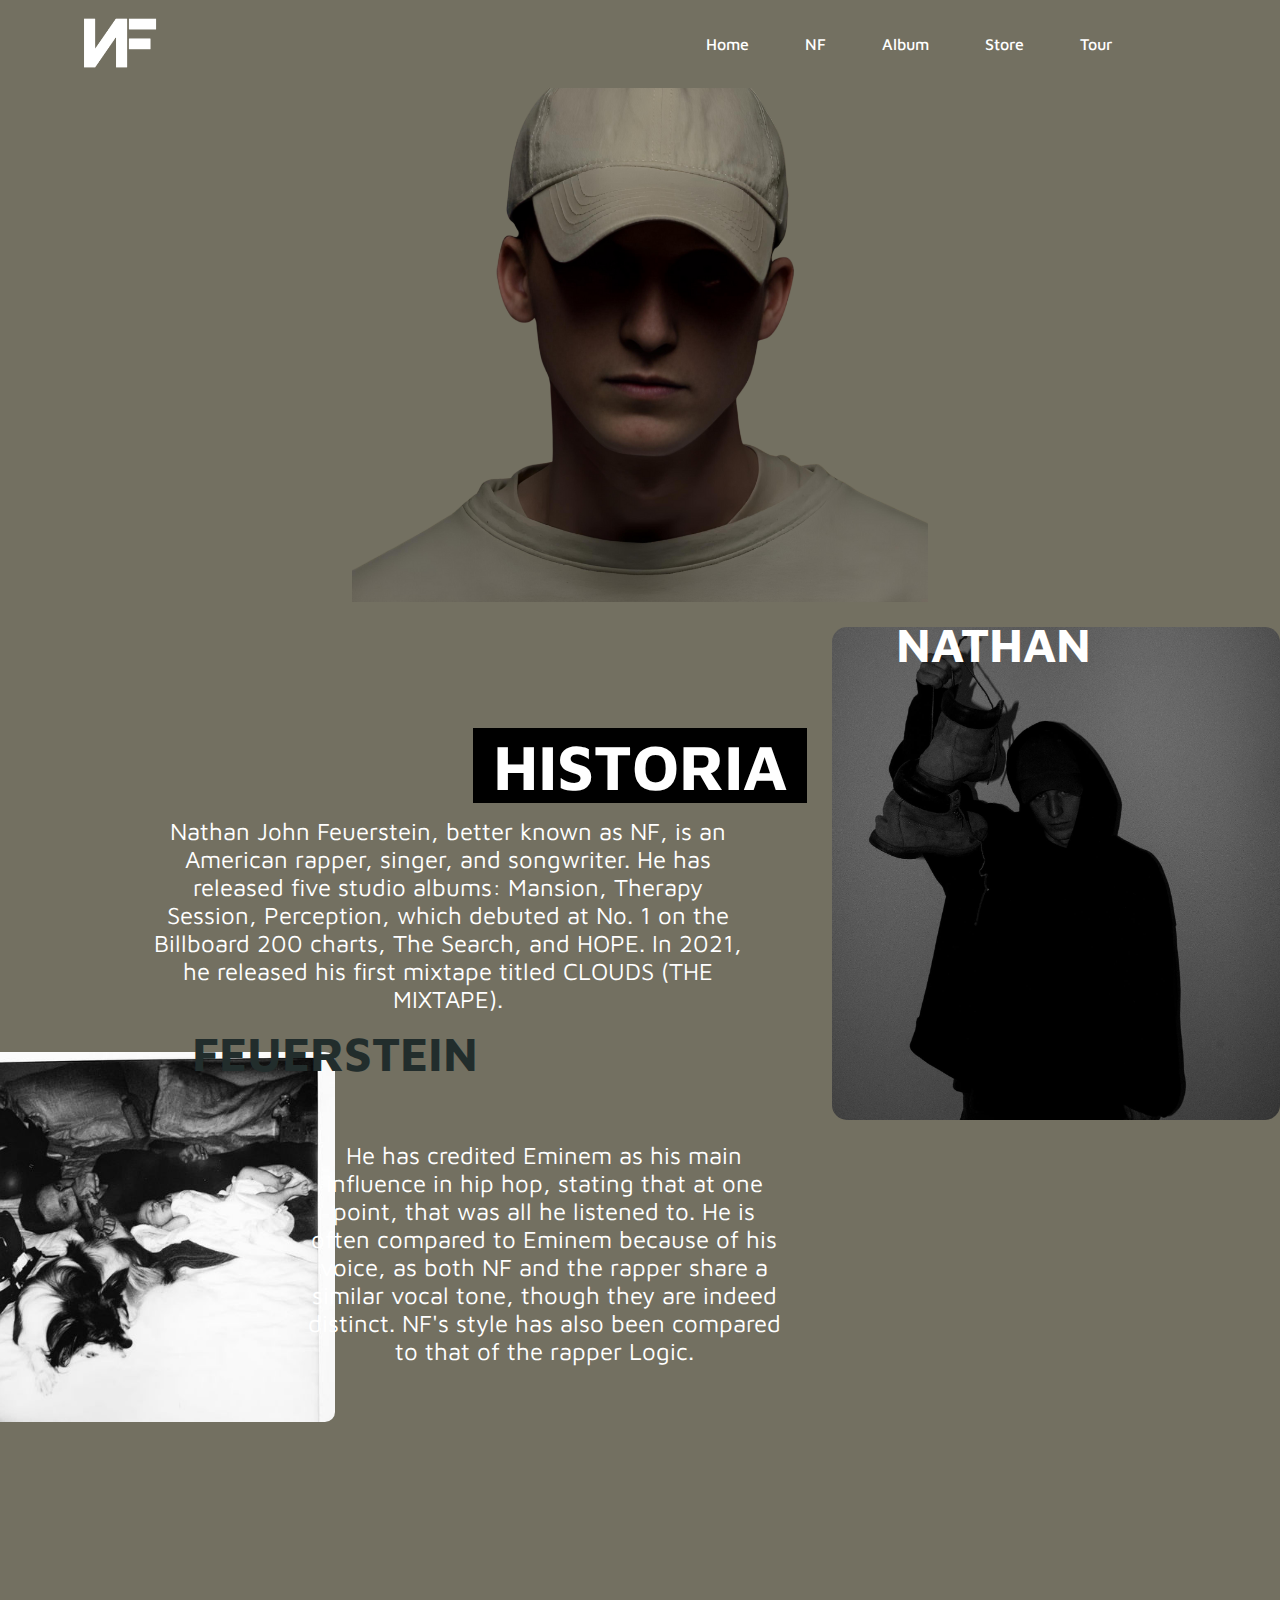
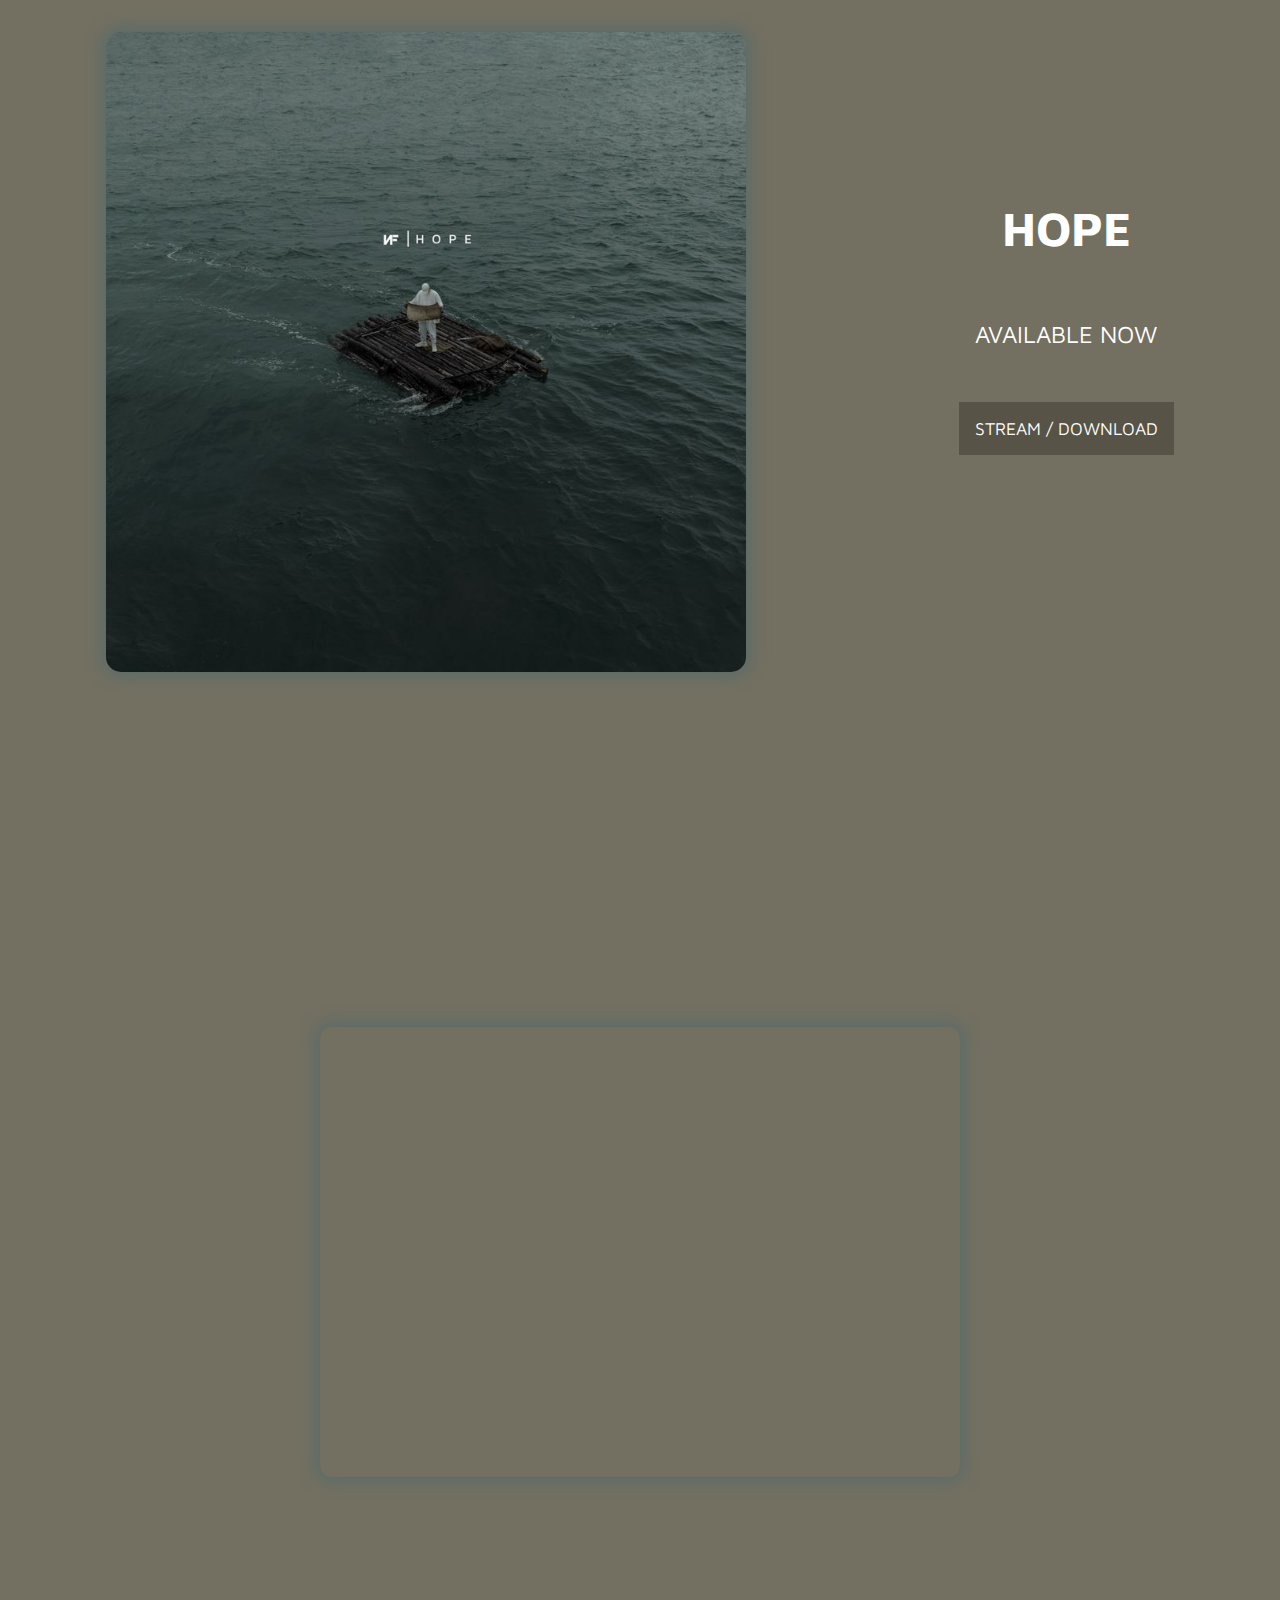
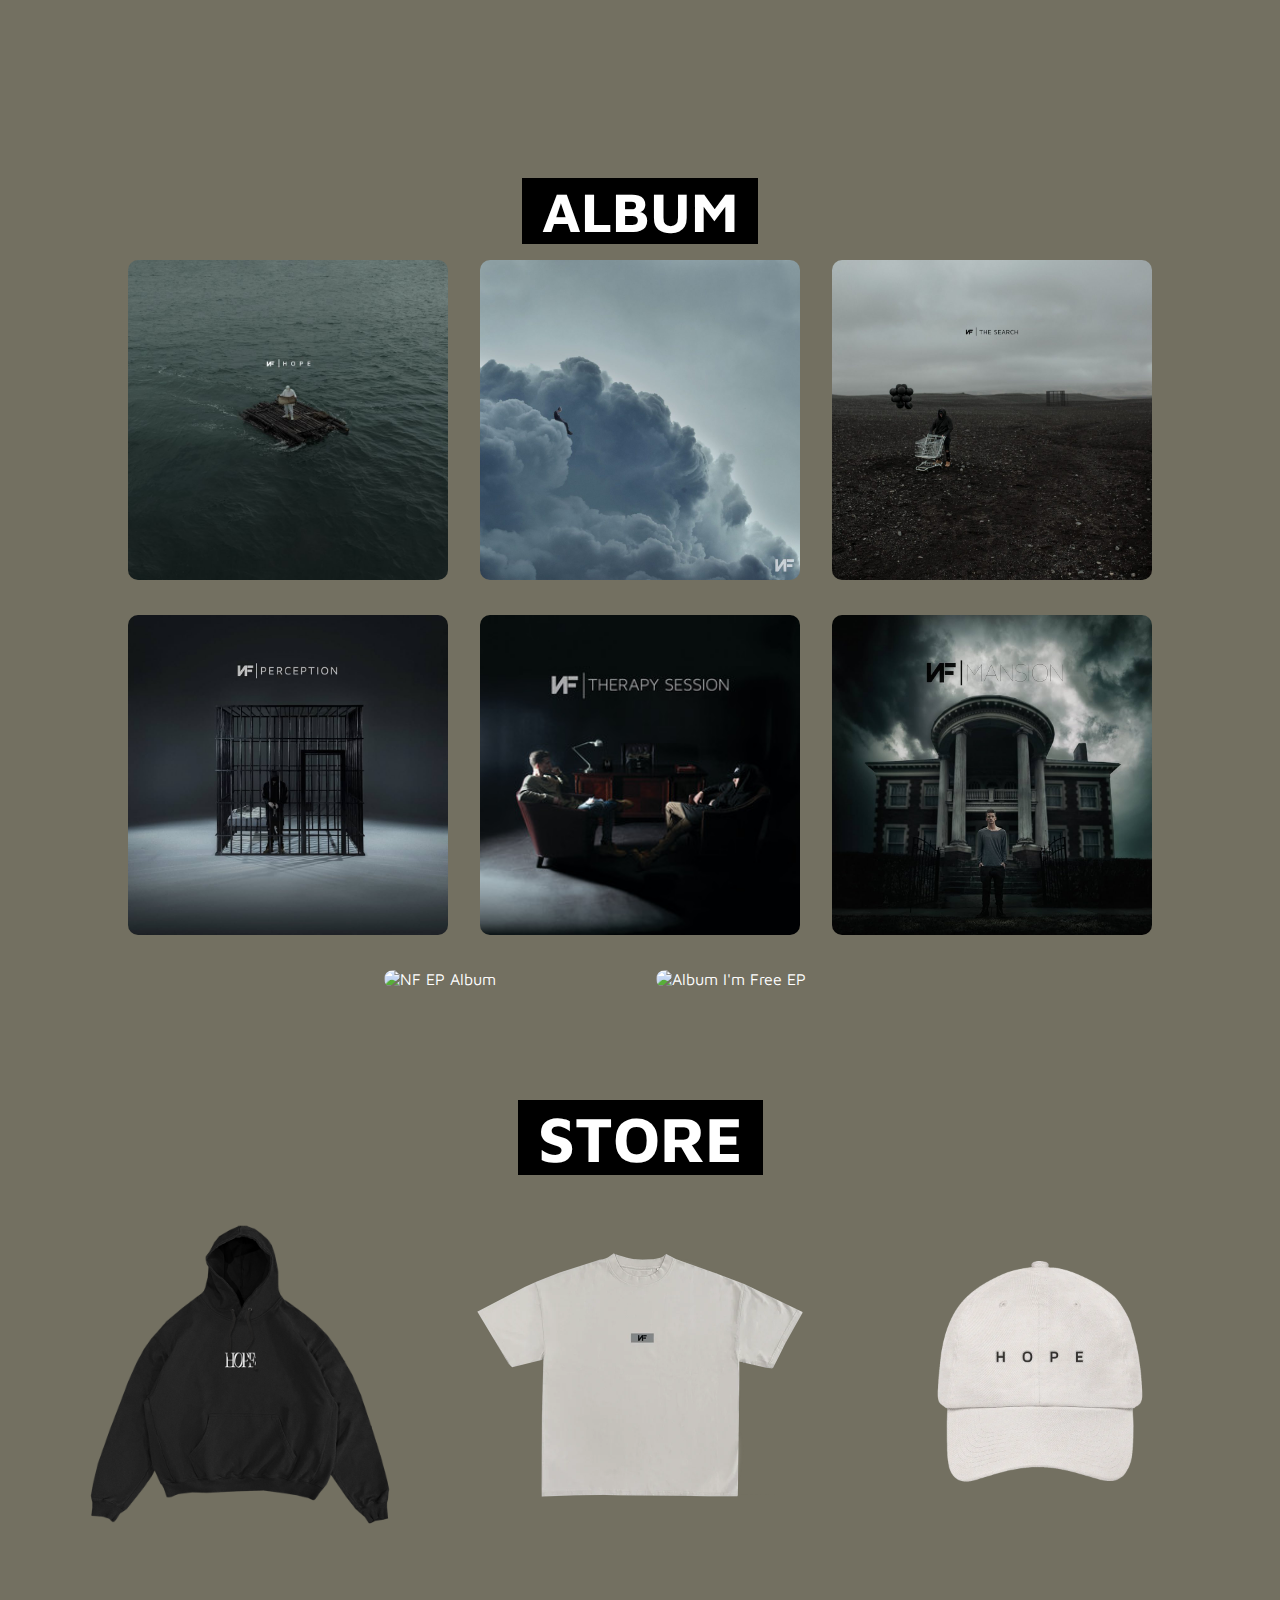
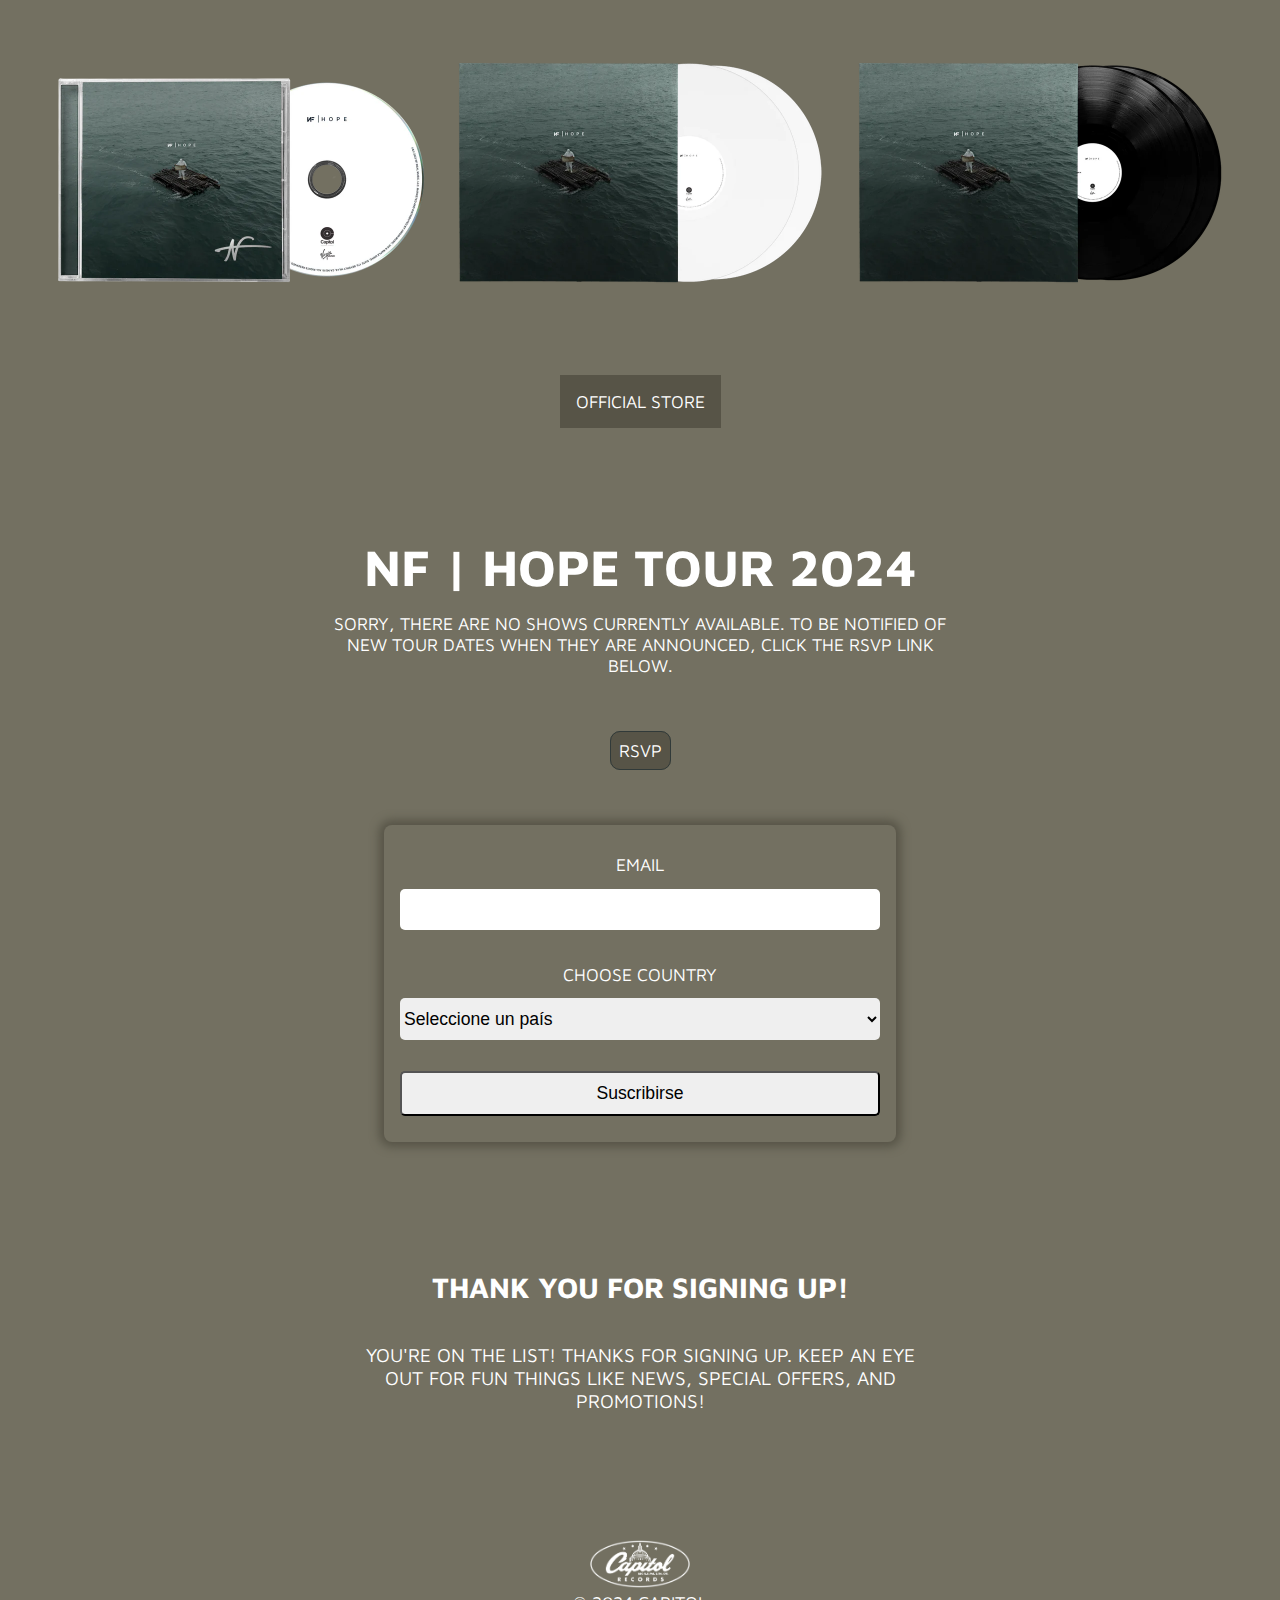
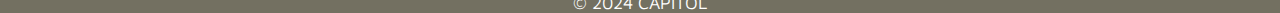
==== commit f8a5fd80: "feat: :sparkles: Carrito de compras" ====
--- a/index.html
+++ b/index.html
@@ -5,35 +5,78 @@
     <meta charset="UTF-8">
     <meta name="viewport" content="width=device-width, initial-scale=1.0">
     <title>NF - HOME</title>
-    <link rel="stylesheet" href="estilos.css">
-    <link rel="icon" href="/Multimedia/Logo NF.png">
+    <link rel="stylesheet" href="./Menu.css">
+    
+    <link rel="icon" href="./Multimedia/Logo NF.png">
     <link rel="stylesheet" href="https://cdnjs.cloudflare.com/ajax/libs/font-awesome/6.5.2/css/all.min.css"
         integrity="sha512-SnH5WK+bZxgPHs44uWIX+LLJAJ9/2PkPKZ5QiAj6Ta86w+fsb2TkcmfRyVX3pBnMFcV7oQPJkl9QevSCWr3W6A=="
         crossorigin="anonymous" referrerpolicy="no-referrer" />
+    <link rel="stylesheet" href="https://cdnjs.cloudflare.com/ajax/libs/remixicon/4.2.0/remixicon.min.css">
+    <link rel="stylesheet" href="estilos.css">
 
 
 </head>
 
 <body>
-    <header>
-        <img class="header__logo" src="/Multimedia/Logo NF.png" alt="Logo NF">
-        <nav class="header__nav">
-            <ul class="header__list">
-                <li class="header__item"><a href="#Home" class="header__link">Home</a></li>
-                <li class="header__item"><a href="#NF" class="header__link">NF</a></li>
-                <li class="header__item"><a href="#Album" class="header__link">Album</a></li>
-                <li class="header__item"><a href="#Store" class="header__link">Store</a></li>
-                <li class="header__item"><a href="#Tour" class="header__link">Tour</a></li>
-            </ul>
+    <header class="header" id="header">
+        <nav class="nav container">
+            <a href="#" class="nav__logo"><img class="header__logo" src="./Multimedia/Logo NF.png" alt="Logo NF"></a>
+
+            <div class="nav__menu" id="nav-menu">
+                <ul class="nav__list">
+                    <li class="nav__item">
+                        <a href="#Home" class="nav__link">
+                            <i class="ri-arrow-right-up-line"></i>
+                            <span>Home</span>
+                        </a>
+                    </li>
+
+                    <li class="nav__item">
+                        <a href="#NF" class="nav__link">
+                            <i class="ri-arrow-right-up-line"></i>
+                            <span>NF</span>
+                        </a>
+                    </li>
+
+                    <li class="nav__item">
+                        <a href="#Album" class="nav__link">
+                            <i class="ri-arrow-right-up-line"></i>
+                            <span>Album</span>
+                        </a>
+                    </li>
+
+                    <li class="nav__item">
+                        <a href="#Store" class="nav__link">
+                            <i class="ri-arrow-right-up-line"></i>
+                            <span>Store</span>
+                        </a>
+                    </li>
+
+                    <li class="nav__item">
+                        <a href="#Tour" class="nav__link">
+                            <i class="ri-arrow-right-up-line"></i>
+                            <span>Tour</span>
+                        </a>
+                    </li>
+                </ul>
+
+                <div class="nav__close" id="nav-close">
+                    <i class="ri-close-large-line"></i>
+                </div>
+
+                <div class="nav__social">
+                    <a target="_blank" href="https://www.facebook.com/nfrealmusic"><i
+                            class="fa-brands fa-facebook"></i></a>
+                    <a target="_blank" href="https://www.instagram.com/nfrealmusic/"><i
+                            class="fa-brands fa-instagram"></i></a>
+                    <a target="_blank" href="https://x.com/nfrealmusic"><i class="fa-brands fa-x-twitter"></i></a>
+                </div>
+            </div>
+
+            <div class="nav__toggle" id="nav-toggle">
+                <i class="ri-menu-line"></i>
+            </div>
         </nav>
-        <input type="checkbox" id="menu-toggle" class="header__menu-toggle" />
-        <label for="menu-toggle" class="header__menu-icon">
-            <img src="https://static-mh.content.disney.io/matterhorn/assets/starwars/navigation/SW_Burger_White-09a4d3d1e252.svg"
-                alt="Abrir menú" class="header__icon header__icon--open">
-            <img src="https://static-mh.content.disney.io/matterhorn/assets/starwars/navigation/SW_Burger_Close_White-a5617cc36d88.svg"
-                alt="Cerrar menú" class="header__icon header__icon--close">
-        </label>
-        </label>
     </header>
 
     <main>
@@ -50,17 +93,23 @@
 
             <div class="NF__section section-a">
                 <h1 class="tittle tittle-t1">HISTORIA</h1>
-                <img class="NF__imagen imagen__bio" src="./Multimedia/Bio.jpg" alt="nf">                
+                <img class="NF__imagen imagen__bio" src="./Multimedia/Bio.jpg" alt="nf">
                 <h1 class="tittle tittle-t2">NATHAN</h1>
 
-                <p class="texto texto-historia">Nathan John Feuerstein, better known as NF, is an American rapper, singer, and songwriter. He has released five studio albums: Mansion, Therapy Session, Perception, which debuted at No. 1 on the Billboard 200 charts, The Search, and HOPE. In 2021, he released his first mixtape titled CLOUDS (THE MIXTAPE).
+                <p class="texto texto-historia">Nathan John Feuerstein, better known as NF, is an American rapper,
+                    singer, and songwriter. He has released five studio albums: Mansion, Therapy Session, Perception,
+                    which debuted at No. 1 on the Billboard 200 charts, The Search, and HOPE. In 2021, he released his
+                    first mixtape titled CLOUDS (THE MIXTAPE).
                 </p>
             </div>
             <div class="NF__section section-b">
-                <img class="NF__imagen imagen__nathan" src="./Multimedia/NF Familia.jpg" alt="nf" >
+                <img class="NF__imagen imagen__nathan" src="./Multimedia/NF Familia.jpg" alt="nf">
                 <div class="NF__texto-nathan">
                     <h1 class="tittle tittle-t3">FEUERSTEIN</h1>
-                    <p class="texto texto-nathan">He has credited Eminem as his main influence in hip hop, stating that at one point, that was all he listened to. He is often compared to Eminem because of his voice, as both NF and the rapper share a similar vocal tone, though they are indeed distinct. NF's style has also been compared to that of the rapper Logic.
+                    <p class="texto texto-nathan">He has credited Eminem as his main influence in hip hop, stating that
+                        at one point, that was all he listened to. He is often compared to Eminem because of his voice,
+                        as both NF and the rapper share a similar vocal tone, though they are indeed distinct. NF's
+                        style has also been compared to that of the rapper Logic.
                     </p>
                 </div>
             </div>
@@ -73,7 +122,7 @@
 
                 <div class="Hope__texto">
                     <h2>AVAILABLE NOW</h2>
-                    <h2 class="enlace"> <a href="/stream.html" target="_blank" > STREAM / DOWNLOAD </a></h2>
+                    <h2 class="enlace"> <a href="./stream.html" target="_blank"> STREAM / DOWNLOAD </a></h2>
                 </div>
             </div>
         </section>
@@ -189,26 +238,27 @@
                     </a> </li>
 
             </ul>
-                <a class="Store__link" href="https://nfrealmusicmerch.com/" target="_blank" >Official Store</a> 
-        
+            <a class="Store__link" href="./Tienda.html" target="_blank">Official Store</a>
+
         </section>
 
         <section id="Tour" class="Tour">
             <div class="Tour__texto">
                 <h1>NF | HOPE TOUR 2024 </h1>
-                <p> Lo sentimos, no hay espectáculos disponibles en este momento. Para recibir notificaciones sobre las
-                    nuevas fechas de la gira cuando se anuncien, haga clic en el enlace RSVP que aparece a continuación.
+                <p> Sorry, there are no shows currently available. To be notified of new tour dates when they are
+                    announced, click the RSVP link below.
+
                 </p>
                 <a href="https://www.bandsintown.com/artist-subscribe/11969355?utm_campaign=track&utm_medium=web&app_id=umg_capitol_nf&affil_code=umg_us&utm_source=public_api&came_from=267&spn=0&signature=ZZ31a3fbc06dd6589d548f372dcd694503276f7789caa63a412d4915fac896aade"
-                        target="_blank"> RSVP</a>
-
-            </div>
-
-            <form action="" class="registro">
-                <label for="email">Correo Electrónico:</label><br>
+                    target="_blank"> RSVP</a>
+
+            </div>
+
+            <form action="" class="registro" id ="registroFormulario">
+                <label for="email">EMAIL</label><br>
                 <input type="email" id="email" name="email" required class="input-field"><br><br>
 
-                <label for="pais">País:</label><br>
+                <label for="pais">CHOOSE COUNTRY</label><br>
                 <select id="pais" name="pais" required class="input-field">
                     <option value="">Seleccione un país</option>
                     <option value="AR">Argentina</option>
@@ -219,6 +269,11 @@
 
                 <input type="submit" value="Suscribirse" class="submit-btn">
             </form>
+
+            <div id="thankYouMessage" class="hidden thank-you-message">
+                <h2>Thank you for signing up!</h2>
+                <p>You're on the list! Thanks for signing up. Keep an eye out for fun things like news, special offers, and promotions!</p>
+            </div>
 
         </section>
 
@@ -251,6 +306,7 @@
     </div>
 
 
+    <script src="./main.js"></script>
 
 </body>
 
--- a/Menu.css
+++ b/Menu.css
@@ -0,0 +1,250 @@
+@import url("https://fonts.googleapis.com/css2?family=Montserrat+Alternates:wght@400;500&display=swap");
+
+:root {
+  --header-height: 3.5rem;
+
+  --white-color: hsl(0, 0%, 100%);
+  --black-color: #737061;
+
+  --body-font: "Montserrat Alternates", sans-serif;
+  --h1-font-size: 1.5rem;
+  --normal-font-size: .938rem;
+
+  --font-regular: 400;
+  --font-medium: 500;
+
+  --z-tooltip: 10;
+  --z-fixed: 100;
+}
+
+@media screen and (min-width: 1150px) {
+  :root {
+    --normal-font-size: 1rem;
+  }
+}
+
+* {
+  box-sizing: border-box;
+  padding: 0;
+  margin: 0;
+}
+
+html {
+  scroll-behavior: smooth;
+}
+
+body {
+  font-family: var(--body-font);
+  font-size: var(--normal-font-size);
+}
+
+ul {
+  list-style: none;
+}
+
+a {
+  text-decoration: none;
+}
+
+.container {
+  max-width: 1120px;
+  margin-inline: 1.5rem;
+}
+
+.header {
+  position: fixed;
+  width: 100%;
+  top: 0;
+  left: 0;
+  background-color: var(--black-color);
+  z-index: var(--z-fixed);
+}
+
+.nav {
+  position: relative;
+  height: var(--header-height);
+  display: flex;
+  justify-content: space-between;
+  align-items: center;
+}
+
+.nav__logo {
+  color: var(--white-color);
+  font-weight: var(--font-medium);
+}
+
+.nav__close, 
+.nav__toggle {
+  display: flex;
+  color: var(--white-color);
+  font-size: 1.5rem;
+  cursor: pointer;
+}
+
+@media screen and (max-width: 1150px) {
+  .nav__menu {
+    position: fixed;
+    left: -100%;
+    top: 0;
+    background-color: var(--black-color);
+    width: 100%;
+    height: 100%;
+    padding: 6rem 3.5rem 4.5rem;
+    display: flex;
+    flex-direction: column;
+    justify-content: space-between;
+    transition: left .4s;
+  }
+
+  .nav__item {
+    transform: translateX(-150px);
+    visibility: hidden;
+    transition: transform .4s ease-out, visibility .4s;
+  }
+
+  .nav__item:nth-child(1) {
+    transition-delay: .1s;
+  }
+  .nav__item:nth-child(2) {
+    transition-delay: .2s;
+  }
+  .nav__item:nth-child(3) {
+    transition-delay: .3s;
+  }
+  .nav__item:nth-child(4) {
+    transition-delay: .4s;
+  }
+  .nav__item:nth-child(5) {
+    transition-delay: .5s;
+  }
+}
+
+.nav__list, 
+.nav__social {
+  display: flex;
+}
+
+.nav__list {
+  flex-direction: column;
+  row-gap: 3rem;
+}
+
+.nav__link {
+  position: relative;
+  color: var(--white-color);
+  font-size: var(--h1-font-size);
+  font-weight: var(--font-medium);
+  display: inline-flex;
+  align-items: center;
+  transition: opacity .4s;
+}
+
+.nav__link i {
+  font-size: 2rem;
+  position: absolute;
+  opacity: 0;
+  visibility: hidden;
+  transition: opacity .4s, visibility .4s;
+}
+
+.nav__link span {
+  position: relative;
+  transition: margin .4s;
+}
+
+.nav__link span::after {
+  content: "";
+  position: absolute;
+  left: 0;
+  bottom: -6px;
+  width: 0;
+  height: 2px;
+  background-color: var(--white-color);
+  transition: width .4s ease-out;
+}
+
+/* Animation link on hover */
+.nav__link:hover span {
+  margin-left: 2.5rem;
+}
+
+.nav__link:hover i {
+  opacity: 1;
+  visibility: visible;
+}
+
+.nav__link:hover span::after {
+  width: 100%;
+}
+
+/* Sibling fade animation */
+.nav__list:has(.nav__link:hover) .nav__link:not(:hover) {
+  opacity: .4;
+}
+
+.nav__close {
+  position: absolute;
+  top: 1rem;
+  right: 1.5rem;
+}
+
+.nav__social {
+  column-gap: 1rem;
+}
+
+.nav__social-link {
+  color: var(--white-color);
+  font-size: 1.5rem;
+  transition: transform .4s;
+}
+
+.nav__social-link:hover {
+  transform: translateY(-.25rem);
+}
+
+/* Show menu */
+.show-menu {
+  left: 0;
+}
+
+/* Animation link when displaying menu */
+.show-menu .nav__item {
+  visibility: visible;
+  transform: translateX(0);
+}
+
+/*=============== BREAKPOINTS ===============*/
+/* For large devices */
+@media screen and (min-width: 1150px) {
+  .container {
+    margin-inline: auto;
+  }
+
+  .nav {
+    height: calc(var(--header-height) + 2rem);
+  }
+
+  .nav__toggle, 
+  .nav__close {
+    display: none;
+  }
+
+  .nav__link {
+    font-size: var(--normal-font-size);
+  }
+
+  .nav__link i {
+    font-size: 1.5rem;
+  }
+
+  .nav__list {
+    flex-direction: row;
+    column-gap: 3.5rem;
+  }
+
+  .nav__menu {
+    display: flex;
+    align-items: center;
+    column-gap: 3.5rem;
+  }
+}
--- a/estilos.css
+++ b/estilos.css
@@ -2,6 +2,7 @@
 
 :root {
     --bg-color-primario: #737061;
+    --bg-color-primario1: #EDECE8;
     --a-color: white;
     --a-color-hover: yellow;
     --color-texto-primario: white;
@@ -11,6 +12,7 @@
     margin: 0;
     padding: 0;
     box-sizing: border-box;
+    
 }
 
 html,
@@ -22,7 +24,7 @@
     height: auto;
     overflow-x: hidden;
     scroll-behavior: smooth;
-    background-color: var(--bg-color-primario);
+    background-color: #737061;
     color: var(--color-texto-primario);
 }
 
@@ -35,109 +37,30 @@
     list-style-type: none;
 }
 
-header {
-    display: flex;
-    justify-content: space-around;
-    align-items: center;
-    background-color: #CECCC8;
-
-}
 
 .header__logo {
     width: 5rem;
 }
 
-.header__nav {
-    display: none;
-    flex-direction: column;
-    align-items: center;
-    justify-content: center;
-    padding: 1rem;
-    position: absolute;
-    top: 0;
-    left: 0;
-    width: 100%;
-    height: 100vh;
-    margin: 0;
-    padding: 0;
-    background-color: rgba(0, 0, 0, 0.5);
-
-}
-
-.header__list {
-    list-style: none;
-    padding: 0;
-    margin: 0;
-    text-transform: uppercase;
-}
-
-.header__item {
-    margin: 1.5rem;
-    text-align: center;
-}
-
-.header__link {
-    cursor: pointer;
-    transition-duration: 0.5s;
-}
-
-.header__link:hover {
-    color: var(--a-color-hover);
-    transition-duration: 1s;
-
-}
-
-.header__icon--close {
-    position: absolute;
-    top: 10px;
-    left: 90vw;
-}
-
-.header__menu-toggle {
-    display: none;
-}
-
-.header__menu-icon {
-    display: block;
-    cursor: pointer;
-}
-
-.header__icon {
-    width: 30px;
-}
-
-.header__menu-toggle:checked~.header__nav {
-    display: flex;
-}
-
-.header__menu-toggle:checked~.header__menu-icon .header__icon--open {
-    display: none;
-}
-
-.header__menu-toggle:checked~.header__menu-icon .header__icon--close {
-    display: block;
-}
-
-.header__list .visible {
-    opacity: 1;
-    visibility: visible;
-    transition: 0.5s;
-}
-
 .Home {
     width: 100%;
-    background-color: #CECCC8;
-
+    height: auto;
+    background-color: #737061;
+    text-align: center;
+    display: flex;
+    justify-content: center;
+    align-items: center;
+
+}
+
+.Home__logos{
+    display: none;
 }
 
 .Home__img {
-    width: 100vw;
+    width: 70vw;
+    margin-top: 20vw;
     height: fit-content;
-    top: 100%;
-}
-
-.Home__logos {
-    display: none;
 }
 
 
@@ -148,14 +71,10 @@
     position: relative;
     margin: 0;
     padding: 0;
-    background-color: #CECCC8;
-
-}
-
-.NF__imagen {
-    max-width: 100%;
-    width: 30%;
-}
+    background-color: #737061;
+
+}
+
 
 .section-a {
     display: flex;
@@ -168,6 +87,7 @@
     width: 90vw;
     border-radius: 20px;
     border-color: transparent;
+    margin-top: 2vw;
 }
 
 .tittle {
@@ -176,14 +96,17 @@
 
 .tittle-t1 {
     font-size: clamp(3.5rem, 4rem, 5rem);
-    margin: auto;
+    margin-top: 6vw;
+    background-color: black;
+    padding: 0px 20px;
 
 }
 
 .tittle-t2 {
     position: absolute;
-    top: 43%;
-    left: 10%;
+    bottom: 42.5%;
+    left: 15%;
+
 }
 
 .texto {
@@ -191,6 +114,11 @@
     text-align: center;
     font-size: clamp(1.2rem, 1.5rem, 2rem);
     margin: 5vw 0;
+    width: 90vw;
+}
+
+.texto-historia{
+    margin-top: 5vw;
 }
 
 .section-b {
@@ -202,15 +130,15 @@
 }
 
 .imagen__nathan {
-    width: 80vw;
+    width: 90vw;
     border-radius: 20px;
 }
 
 .tittle-t3 {
     position: absolute;
-    top: 37%;
-    left: 25%;
-    color: gray;
+    top: 42%;
+    left: 35%;
+    color: #222D2C;
 }
 
 .Hope {
@@ -219,11 +147,10 @@
     align-items: center;
     width: 100vw;
     min-height: auto;
-    background-color: #CECCC8;
 }
 
 .Hope img {
-    width: 90vw;
+    width: 85vw;
     margin-top: 10vw;
     border-radius: 10px;
 }
@@ -249,27 +176,25 @@
 
 .Hope__texto h2 {
     margin-bottom: 5vw;
+    font-weight: lighter;
 }
 
 .Hope__texto a {
-    color: #859B99;
+    background-color: #575447;
     padding: 1rem;
-    border: 1px solid #859B99;
-    border-radius: 10px;
     transition-duration: 1s;
     margin-bottom: 2rem;
     font-size: clamp(1rem, 1.1rem, 1.2rem);
 }
 
 .Hope__texto a:hover {
-    color: white;
-    background-color: #8faaa7;
+    color: black;
+    background-color: #CECCC8;
 }
 
 .Spotify {
     height: auto;
     width: 100vw;
-    background-color: #CECCC8;
     display: flex;
     justify-content: center;
     align-items: center;
@@ -291,12 +216,14 @@
     flex-direction: column;
     align-items: center;
     padding: 0;
-    background-color: #CECCC8;
 
 }
 
 .Album h1 {
-    font-size: clamp(3.5rem, 4rem, 5rem);
+    font-size: clamp(3rem, 3.5rem, 4rem);
+    margin-top: 6vw;
+    background-color: black;
+    padding: 0px 20px;
 }
 
 .Album__list {
@@ -321,7 +248,7 @@
     width: 20rem;
     min-width: 15rem;
     height: auto;
-    border-radius: 15px;
+    border-radius: 10px;
 }
 
 .Album__img--cover {
@@ -357,12 +284,14 @@
     align-items: center;
     padding-top: 1.5vw;
     text-transform: uppercase;
-    background: radial-gradient(circle, #CECCC8, #D4D3CE);
 
 }
 
 .Store h1 {
     font-size: clamp(3.5rem, 4rem, 5rem);
+    margin-top: 6vw;
+    background-color: black;
+    padding: 0px 20px;
 
 }
 
@@ -411,10 +340,9 @@
 }
 
 .Store__link {
-    color: #859B99;
+    background-color: #575447;
+    color: white;
     padding: 1rem;
-    border: 1px solid #859B99;
-    border-radius: 10px;
     transition-duration: 1s;
     margin-bottom: 2rem;
     font-size: clamp(1rem, 1.1rem, 1.2rem);
@@ -422,8 +350,8 @@
 }
 
 .Store__link:hover {
-    background-color: #859B99;
-    color: white;
+    color: black;
+    background-color: #CECCC8;
 }
 
 .Tour {
@@ -434,33 +362,33 @@
     display: flex;
     flex-direction: column;
     justify-content: space-around;
-    background-color: #D3D2CD;
 }
 
 .Tour__texto h1 {
     margin: 0;
-    font-size: clamp(3.5rem, 4rem, 5rem);
+    font-size: clamp(3rem, 3.2rem, 3.5rem);
+    margin-bottom: 1rem;
 }
 
 .Tour__texto p {
     font-size: clamp(1rem, 1.1rem, 1.2rem);
     width: 80%;
     margin: auto;
-    margin-bottom: 6vw;
+    margin-bottom: 5vw;
+    text-transform: uppercase;
 }
 
 .Tour__texto a {
-    color: #859B99;
-    font-size: clamp(1rem, 1.1rem, 1.2rem);
-    margin-top: 1.5rem;
+    background-color: #575447;
+    color: white;
+    font-size: clamp(1rem, 1.1rem, 1.2rem);
     padding: 0.5rem;
-    border: 1px solid #313a39;
     transition-duration: 1s;
 }
 
 .Tour__texto a:hover {
-    background-color: #859B99;
-    color: white;
+    color: black;
+    background-color: #CECCC8;
 }
 
 
@@ -469,10 +397,8 @@
     margin: 4rem auto;
     padding: 1rem;
     border-radius: 8px;
-    box-shadow: 0 3px 10px #859B99;
-    font-size: clamp(1rem, 1.1rem, 1.2rem);
-
-
+    box-shadow: 0 0px 10px 5px #575447;
+    font-size: clamp(1rem, 1.1rem, 1.2rem);
 }
 
 .registro label {
@@ -501,22 +427,39 @@
     padding: 10px;
     margin: 10px 0;
     border-radius: 5px;
-    font-size: 1vw;
+    font-size: clamp(1rem, 1.1rem, 1.2rem);
+    transition:  0.5s ease;
 }
 
 .submit-btn:hover {
-    background-color: #D4D3CE;
+    background-color: 575447;
     cursor: pointer;
 }
 
+.hidden {
+    display: none;
+}
+.thank-you-message {
+    text-transform:uppercase;
+    font-size: 1.2em;
+    margin: 5vw;
+    display: flex;
+    flex-direction: column;
+    align-items: center;
+    justify-content: center;
+}
+
+.thank-you-message p {
+    margin-top: 3vw;
+    width: 70%;
+}
+
 footer {
-    background-color: #767363;
-    background-size: contain;
-    background-repeat: no-repeat;
     display: flex;
     flex-direction: column;
     justify-content: center;
     align-items: center;
+    text-align: center;
     font-size: clamp(1rem, 1.1rem, 1.2rem);
 }
 
@@ -580,41 +523,52 @@
 }
 
 @media screen and (min-width: 1024px) {
-    .Home__img {
-        width: 50vw;
-        margin: auto;
+    
+    .Home img {
+        margin-top: 2vw;
+        width: 45vw;
     }
 
     .NF {
+        min-height: 100vh;
         height: auto;
+        background-color: #737061;
     }
 
     .imagen__bio {
-        width: 40vw;
+        width: 35vw;
         height: auto;
         border-radius: 0px;
         left: 65vw;
+        border-radius: 15px;
         position: absolute;
-        margin: 2vw 0vw;
+        line-height: 3vw;
+    }
+    .tittle-t1{
+        position: relative;
+        top: 50px;
     }
 
     .tittle-t2 {
         position: absolute;
-        top: 100%;
-        left: 70%
+        top: 3%;
+        left: 70%;
+        font-size: 3rem;
     }
 
     .texto-historia {
         width: 50%;
         position: relative;
-        left: -20%
+        left: -15%;
+        font-weight: lighter;
     }
 
     .imagen__nathan {
-        width: 20vw;
-        left: 2%;
+        width: 22.5rem;
+        left: -25px;
+        top: -25px;
         position: absolute;
-        border-radius: 0px;
+        border-radius: 10px;
     }
 
     .texto-nathan {
@@ -624,8 +578,9 @@
     }
 
     .tittle-t3 {
-        left: 12%;
-        top: -7%;
+        left: 15%;
+        top: -15%;
+        font-size: 3rem;
     }
 
     .Hope {
@@ -644,22 +599,30 @@
         border-radius: 15px;
         box-shadow: 0 0 15px 5px rgba(90, 106, 106, 0.9);
     }
+
     .Spotify {
         height: 100vh;
         width: 100vw;
     }
+
     .Spotify iframe {
         width: 50vw;
         height: 50vh;
     }
-    
-.Tour__texto a {
-    padding: 0.5rem;
-    border: 1px solid #313a39;
-    border-radius: 10px;
-}
-
-.registro {
-    width: 40%;
-}
+    .Tour h1{
+        margin-top: 6vw;
+    }
+    .Tour p{
+        width: 50%;
+    }
+
+    .Tour__texto a {
+        padding: 0.5rem;
+        border: 1px solid #313a39;
+        border-radius: 10px;
+    }
+
+    .registro {
+        width: 40%;
+    }
 }